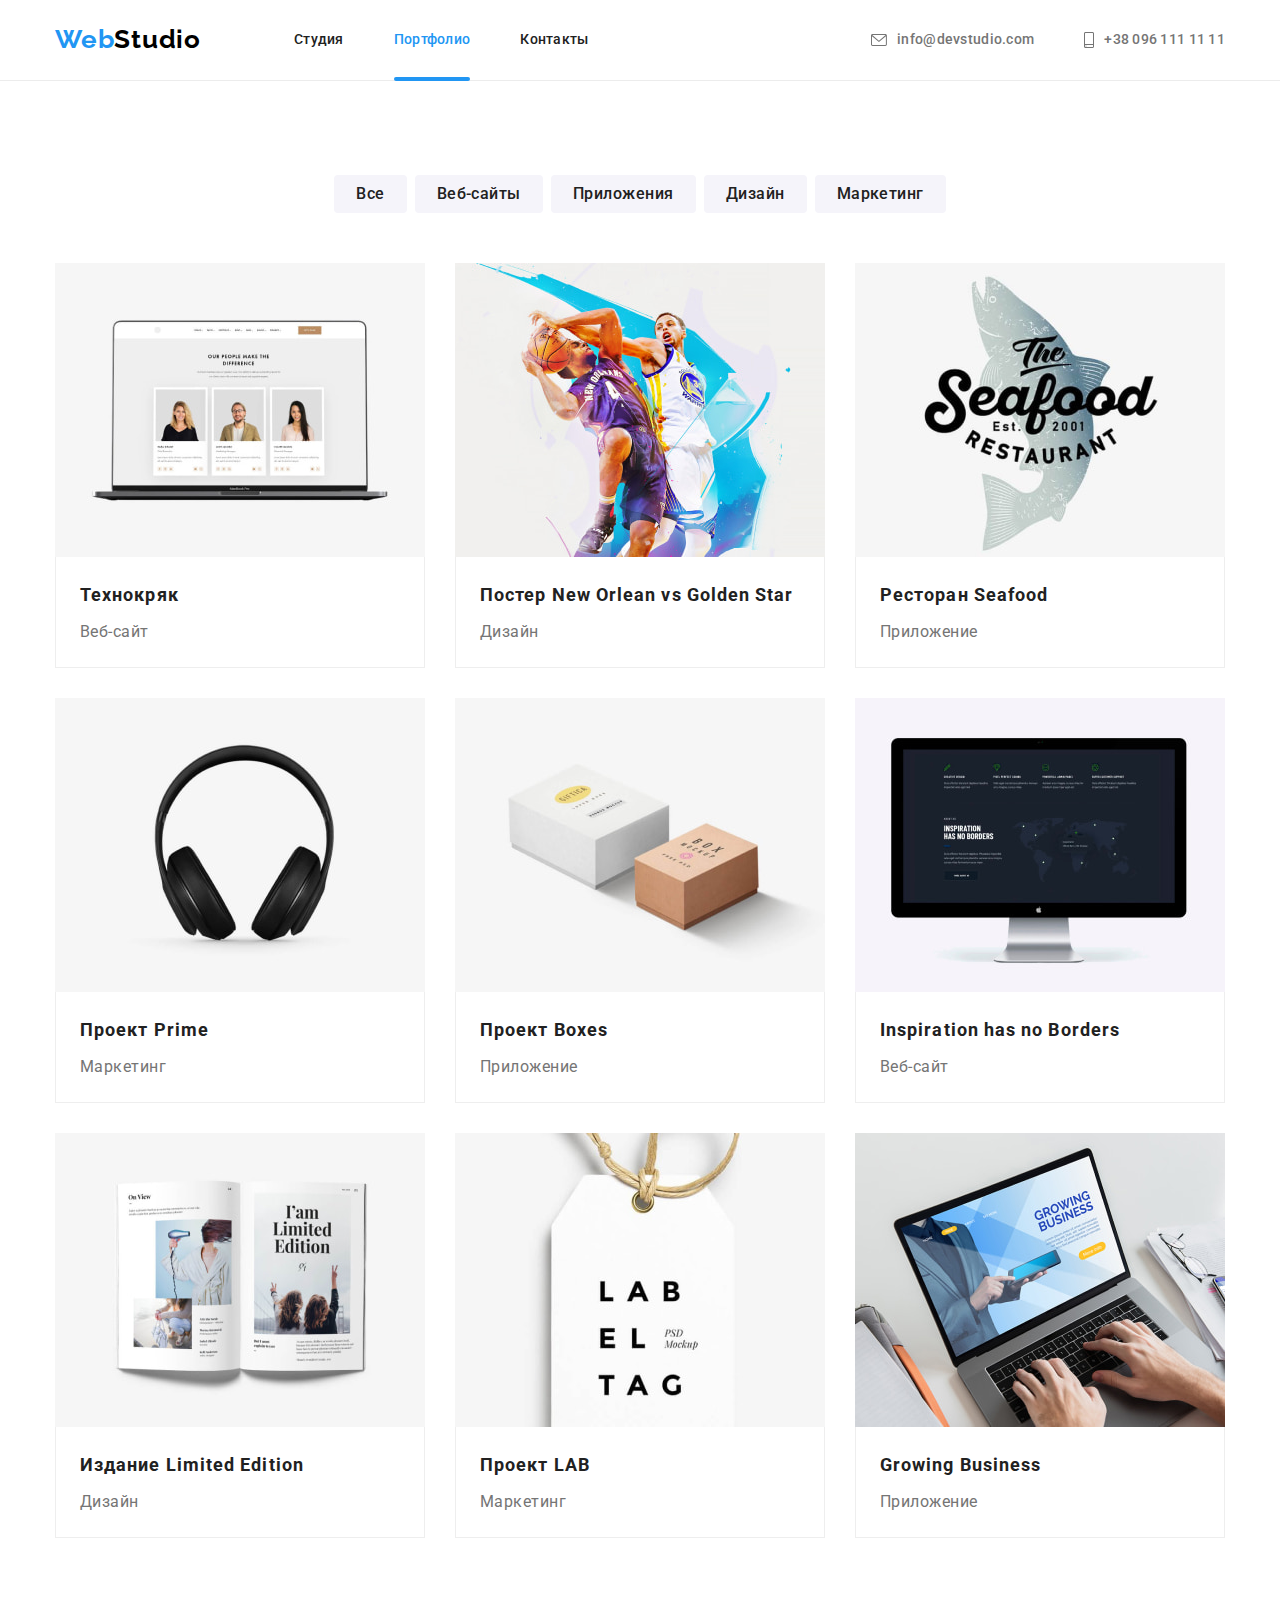
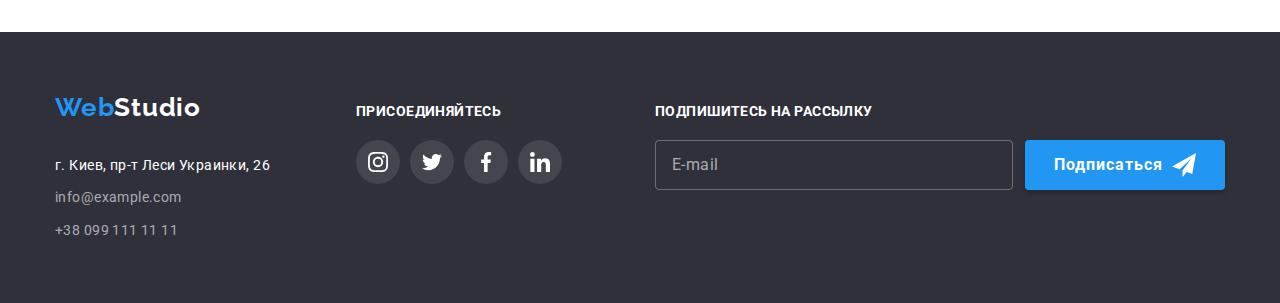
==== portfolio.html @ 78dfbdb9 "Initial commit" ====
<!DOCTYPE html>
<html lang="ru">
  <head>
    <meta charset="UTF-8" />
    <meta http-equiv="X-UA-Compatible" content="IE=edge" />
    <meta name="viewport" content="width=device-width, initial-scale=1.0" />
    <title>Portfolio</title>
    <link rel="preconnect" href="https://fonts.googleapis.com" />
    <link rel="preconnect" href="https://fonts.gstatic.com" crossorigin />
    <link
      href="https://fonts.googleapis.com/css2?family=Raleway:wght@700&family=Roboto:wght@400;500;700;900&display=swap"
      rel="stylesheet"
    />
    <link
      rel="stylesheet"
      href="https://cdn.jsdelivr.net/npm/modern-normalize@1.1.0/modern-normalize.min.css"
    />
    <link rel="stylesheet" href="./css/main.min.css" />
  </head>

  <body>
    <!-- Header -->
    <header class="header">
      <div class="container header__container">
        <nav class="nav">
          <a class="logo link" href="./index.html"
            >Web<span class="logo logo--primary">Studio</span></a
          >
          <ul class="nav__list list">
            <li class="nav__item"><a class="nav__link link" href="./index.html">Студия</a></li>
            <li class="nav__item">
              <a class="nav__link link current" href="./portfolio.html">Портфолио</a>
            </li>
            <li class="nav__item"><a class="nav__link link" href="">Контакты</a></li>
          </ul>
        </nav>

        <ul class="contacts list">
          <li class="contacts__item">
            <a class="contacts__link link" href="mailto:info@devstudio.com">
              <svg class="contacts__icon" width="16" height="12">
                <use href="./images/icons.svg#icon-envelope"></use>
              </svg>
              info@devstudio.com</a
            >
          </li>
          <li class="contacts__item">
            <a class="contacts__link link" href="tel:+380961111111">
              <svg class="contacts__icon" width="10" height="16">
                <use href="./images/icons.svg#icon-smartphone"></use>
              </svg>
              +38 096 111 11 11</a
            >
          </li>
        </ul>
      </div>
    </header>

    <main>
      <!--  Примеры проэктов-->
      <section class="section">
        <div class="container">
          <h1 class="visually-hidden">Наши проэкты</h1>
          <ul class="projects list">
            <li class="projects__item"><button class="projects__btn" type="button">Все</button></li>
            <li class="projects__item">
              <button class="projects__btn" type="button">Веб-сайты</button>
            </li>
            <li class="projects__item">
              <button class="projects__btn" type="button">Приложения</button>
            </li>
            <li class="projects__item">
              <button class="projects__btn" type="button">Дизайн</button>
            </li>
            <li class="projects__item">
              <button class="projects__btn" type="button">Маркетинг</button>
            </li>
          </ul>

          <ul class="card-set list">
            <li class="card-set__item">
              <a class="link" href="">
                <div class="card-set__thumb">
                  <img
                    src="./images/portfolio/tehnokryk.jpg"
                    alt="Страница Вэб сайта открыта на ноутбуке"
                    width="370"
                    height="294"
                  />
                  <div class="card-set__overlay">
                    <p class="card-set__text">
                      Ресурс предлагает комплексные предложения с разным уровнем функционала и
                      сервисов. Все это позволит посетителю получить исчерпывающие сведения
                      о&nbspкомпании или частном лице.
                    </p>
                  </div>
                </div>

                <div class="card-set__content">
                  <h2 class="card-set__title">Технокряк</h2>
                  <p class="card-set__name">Веб-сайт</p>
                </div>
              </a>
            </li>
            <li class="card-set__item">
              <a class="link" href="">
                <div class="card-set__thumb">
                  <img
                    src="./images/portfolio/golden-star.jpg"
                    alt="Два человека играют в баскетбол"
                    width="370"
                    height="294"
                  />
                  <div class="card-set__overlay">
                    <p class="card-set__text">
                      Ресурс предлагает комплексные предложения с разным уровнем функционала и
                      сервисов. Все это позволит посетителю получить исчерпывающие сведения
                      о&nbspкомпании или частном лице.
                    </p>
                  </div>
                </div>
                <div class="card-set__content">
                  <h2 class="card-set__title">Постер New Orlean vs Golden Star</h2>
                  <p class="card-set__name">Дизайн</p>
                </div>
              </a>
            </li>
            <li class="card-set__item">
              <a class="link" href="">
                <div class="card-set__thumb">
                  <img
                    src="./images/portfolio/sea-food.jpg"
                    alt="Баннер ресторана"
                    width="370"
                    height="294"
                  />
                  <div class="card-set__overlay">
                    <p class="card-set__text">
                      Ресурс предлагает комплексные предложения с разным уровнем функционала и
                      сервисов. Все это позволит посетителю получить исчерпывающие сведения
                      о&nbspкомпании или частном лице.
                    </p>
                  </div>
                </div>
                <div class="card-set__content">
                  <h2 class="card-set__title">Ресторан Seafood</h2>
                  <p class="card-set__name">Приложение</p>
                </div>
              </a>
            </li>
            <li class="card-set__item">
              <a class="link" href="">
                <div class="card-set__thumb">
                  <img src="./images/portfolio/prime.jpg" alt="Наушники" width="370" height="294" />
                  <div class="card-set__overlay">
                    <p class="card-set__text">
                      Ресурс предлагает комплексные предложения с разным уровнем функционала и
                      сервисов. Все это позволит посетителю получить исчерпывающие сведения
                      о&nbspкомпании или частном лице.
                    </p>
                  </div>
                </div>
                <div class="card-set__content">
                  <h2 class="card-set__title">Проект Prime</h2>
                  <p class="card-set__name">Маркетинг</p>
                </div>
              </a>
            </li>
            <li class="card-set__item">
              <a class="link" href="">
                <div class="card-set__thumb">
                  <img
                    src="./images/portfolio/boxes.jpg"
                    alt="Две коробки"
                    width="370"
                    height="294"
                  />
                  <div class="card-set__overlay">
                    <p class="card-set__text">
                      Ресурс предлагает комплексные предложения с разным уровнем функционала и
                      сервисов. Все это позволит посетителю получить исчерпывающие сведения
                      о&nbspкомпании или частном лице.
                    </p>
                  </div>
                </div>
                <div class="card-set__content">
                  <h2 class="card-set__title">Проект Boxes</h2>
                  <p class="card-set__name">Приложение</p>
                </div>
              </a>
            </li>
            <li class="card-set__item">
              <a class="link" href="">
                <div class="card-set__thumb">
                  <img
                    src="./images/portfolio/borders.jpg"
                    alt="Изображение карты на мониторе"
                    width="370"
                    height="294"
                  />
                  <div class="card-set__overlay">
                    <p class="card-set__text">
                      Ресурс предлагает комплексные предложения с разным уровнем функционала и
                      сервисов. Все это позволит посетителю получить исчерпывающие сведения
                      о&nbspкомпании или частном лице.
                    </p>
                  </div>
                </div>
                <div class="card-set__content">
                  <h2 class="card-set__title">Inspiration has no Borders</h2>
                  <p class="card-set__name">Веб-сайт</p>
                </div>
              </a>
            </li>
            <li class="card-set__item">
              <a class="link" href="">
                <div class="card-set__thumb">
                  <img
                    src="./images/portfolio/edition.jpg"
                    alt="Открытая книга"
                    width="370"
                    height="294"
                  />
                  <div class="card-set__overlay">
                    <p class="card-set__text">
                      Ресурс предлагает комплексные предложения с разным уровнем функционала и
                      сервисов. Все это позволит посетителю получить исчерпывающие сведения
                      о&nbspкомпании или частном лице.
                    </p>
                  </div>
                </div>
                <div class="card-set__content">
                  <h2 class="card-set__title">Издание Limited Edition</h2>
                  <p class="card-set__name">Дизайн</p>
                </div>
              </a>
            </li>
            <li class="card-set__item">
              <a class="link" href="">
                <div class="card-set__thumb">
                  <img src="./images/portfolio/lab.jpg" alt="Ярлык" width="370" height="294" />
                  <div class="card-set__overlay">
                    <p class="card-set__text">
                      Ресурс предлагает комплексные предложения с разным уровнем функционала и
                      сервисов. Все это позволит посетителю получить исчерпывающие сведения
                      о&nbspкомпании или частном лице.
                    </p>
                  </div>
                </div>
                <div class="card-set__content">
                  <h2 class="card-set__title">Проект LAB</h2>
                  <p class="card-set__name">Маркетинг</p>
                </div>
              </a>
            </li>
            <li class="card-set__item">
              <a class="link" href="">
                <div class="card-set__thumb">
                  <img
                    src="./images/portfolio/business.jpg"
                    alt="Человек работает за ноутбуком"
                    width="370"
                    height="294"
                  />
                  <div class="card-set__overlay">
                    <p class="card-set__text">
                      Ресурс предлагает комплексные предложения с разным уровнем функционала и
                      сервисов. Все это позволит посетителю получить исчерпывающие сведения
                      о&nbspкомпании или частном лице.
                    </p>
                  </div>
                </div>
                <div class="card-set__content">
                  <h2 class="card-set__title">Growing Business</h2>
                  <p class="card-set__name">Приложение</p>
                </div>
              </a>
            </li>
          </ul>
        </div>
      </section>
    </main>

    <footer class="footer">
      <div class="container footer__container">
        <div>
          <a class="logo link" href="/index.html"
            >Web<span class="logo logo--secondary">Studio</span></a
          >
          <address class="adress">
            <ul class="list">
              <li class="adress__item">
                <a class="adress__link link" href="https://goo.gl/maps/j2nnSXGD3ZRQ95yC8"
                  >г. Киев, пр-т Леси Украинки, 26</a
                >
              </li>
              <li class="adress__item">
                <a class="adress__contact link" href="mailto:info@example.com">info@example.com</a>
              </li>
              <li class="adress__item">
                <a class="adress__contact link" href="tel:+380991111111">+38 099 111 11 11</a>
              </li>
            </ul>
          </address>
        </div>

        <div>
          <b class="footer__title">присоединяйтесь</b>
          <ul class="social-list footer__social-list list">
            <li class="social-list__item">
              <a
                class="social-list__link social-list__link--fill link"
                href=""
                aria-label="Instagram"
              >
                <svg width="20" height="20">
                  <use href="./images/icons.svg#icon-instagram"></use>
                </svg>
              </a>
            </li>
            <li class="social-list__item">
              <a
                class="social-list__link social-list__link--fill link"
                href=""
                aria-label="Twitter"
              >
                <svg width="20" height="20">
                  <use href="./images/icons.svg#icon-twitter"></use>
                </svg>
              </a>
            </li>
            <li class="social-list__item">
              <a
                class="social-list__link social-list__link--fill link"
                href=""
                aria-label="Facebook"
              >
                <svg width="20" height="20">
                  <use href="./images/icons.svg#icon-facebook"></use>
                </svg>
              </a>
            </li>
            <li class="social-list__item">
              <a
                class="social-list__link social-list__link--fill link"
                href=""
                aria-label="Linkedin"
              >
                <svg width="20" height="20">
                  <use href="./images/icons.svg#icon-linkedin"></use>
                </svg>
              </a>
            </li>
          </ul>
        </div>

        <div>
          <b class="footer__title">Подпишитесь на рассылку</b>
          <form class="footer-form">
            <input class="footer-form__input" type="email" name="email" placeholder="E-mail" />

            <button class="footer__btn" type="submit">
              Подписаться
              <svg width="24" height="24">
                <use href="./images/icons.svg#icon-send"></use>
              </svg>
            </button>
          </form>
        </div>
      </div>
    </footer>
  </body>
</html>
---- css/main.min.css ----
:root{--main-font: 'Roboto', sans-serif;--secondare-font: 'Raleway', sans-serif;--main-text: #212121;--akcent-text: #2196f3;--secondary-text: #757575;--footer-bg: #2f303a;--main-logo: #2196f3;--primary-logo: #000000;--secondary-logo: #ffffff;--svg-color: #afb1b8;--svg-akcent: #2196f3;--cubic: 250ms cubic-bezier(0.4, 0, 0.2, 1)}.visually-hidden{position:absolute;width:1px;height:1px;margin:-1px;border:0;padding:0;clip:rect(0 0 0 0);overflow:hidden}h1,h2,h3,h4,p{margin-top:0;margin-bottom:0}.list{padding-left:0;margin-top:0;margin-bottom:0;list-style:none}.link{text-decoration:none;outline:none}body{font-family:var(--main-font);font-size:14px;line-height:1.71;letter-spacing:0.03em;color:#212121;background:#ffffff}img{display:block;max-width:100%;height:auto}.section{width:100%;padding-top:94px;padding-bottom:94px}.hero__btn,.modal-form__btn,.footer__btn{display:flex;justify-content:center;align-items:center;min-width:200px;font-weight:700;font-size:16px;line-height:1.88;letter-spacing:0.06em;color:#ffffff;cursor:pointer;background-color:var(--akcent-text);box-shadow:0px 4px 4px rgba(0,0,0,0.15);border-radius:4px;border:transparent;outline:none;transition:background-color var(--cubic)}.container{width:1200px;padding-left:15px;padding-right:15px;margin-left:auto;margin-right:auto}.logo{padding-top:24px;font-family:var(--secondare-font);font-weight:700;font-size:26px;line-height:1.19;letter-spacing:0.03em;color:var(--main-logo)}.logo--primary{color:var(--primary-logo)}.logo--secondary{color:var(--secondary-logo)}.header{background-color:#ffffff;border-bottom:1px solid #ececec}.header__container{display:flex;align-items:center}.nav{display:flex}.nav__list{display:flex;margin-left:93px}.nav__item:not(:last-child){margin-right:50px}.nav__link{display:block;padding-top:32px;padding-bottom:32px;font-weight:500;font-size:14px;line-height:1.14;letter-spacing:0.02em;color:var(--main-text);transition:color var(--cubic)}.nav__link:hover,.nav__link:focus{color:var(--akcent-text)}.nav__link.current{position:relative;color:var(--akcent-text)}.current::after{content:'';position:absolute;left:0;bottom:-1px;display:block;width:100%;height:4px;background-color:var(--akcent-text);border-radius:2px}.contacts{display:flex;margin-left:auto}.contacts__item:not(:last-child){margin-right:50px}.contacts__link{display:flex;align-items:center;padding-top:32px;padding-bottom:32px;transition:color var(--cubic);font-weight:500;font-size:14px;line-height:1.14;letter-spacing:0.02em;color:var(--secondary-text)}.contacts__link:hover,.contacts__link:focus{color:var(--akcent-text)}.contacts__icon{margin-right:10px;fill:currentColor}.hero{padding-top:200px;padding-bottom:200px}.hero__image{max-width:1600px;height:600px;margin-left:auto;margin-right:auto;background-color:#c4c4c4;background-image:linear-gradient(to right, rgba(47,48,58,0.4), rgba(47,48,58,0.4)),url("../images/bg-hero.jpg");background-repeat:no-repeat}.hero__title{margin-left:auto;margin-right:auto;max-width:696px;margin-bottom:30px;font-weight:900;font-size:44px;text-align:center;line-height:1.36;letter-spacing:0.06em;text-transform:uppercase;color:#ffffff}.hero__btn{margin-right:auto;margin-left:auto;padding:10px 32px}.backdrop{position:fixed;top:0;left:0;width:100%;height:100%;background:rgba(0,0,0,0.2);opacity:1;transition:opacity var(--cubic),visibility var(--cubic)}.backdrop.is-hidden{visibility:hidden;opacity:0;pointer-events:none}.backdrop.is-hidden .modal{transform:translate(-50%, -50%) scale(0.5);opacity:0}.hero-modal{position:absolute;top:50%;left:50%;transform:translate(-50%, -50%) scale(1);width:528px;height:581px;background-color:#ffffff;box-shadow:0px 1px 3px rgba(0,0,0,0.12),0px 1px 1px rgba(0,0,0,0.14),0px 2px 1px rgba(0,0,0,0.2);border-radius:4px;opacity:1;transition:transform 500ms cubic-bezier(0.4, 0, 0.2, 1),opacity 500ms cubic-bezier(0.4, 0, 0.2, 1)}.close-btn{position:absolute;top:8px;right:8px;display:flex;align-items:center;width:30px;height:30px;background:#ffffff;border:1px solid rgba(0,0,0,0.1);border-radius:50%;outline:none;cursor:pointer;transition:fill var(--cubic)}.close-btn:hover,.close-btn:focus{fill:var(--svg-akcent)}.modal-form{padding:40px}.modal-form__title{margin-bottom:12px;font-weight:700;font-size:20px;line-height:1.15;letter-spacing:0.03em;color:var(--main-text)}.modal-form__field{display:flex;flex-direction:column;margin-bottom:10px}.modal-form__label{margin-bottom:4px;font-weight:400;font-size:12px;line-height:1.17;letter-spacing:0.01em;color:var(--secondary-text)}.modal-form__icon--position{position:relative}.modal-form__input{width:100%;height:40px;padding-left:42px;border:1px solid rgba(33,33,33,0.2);border-radius:4px;outline:transparent;transition:border-color var(--cubic)}.modal-form__input:hover,.modal-form__input:focus{border-color:var(--svg-akcent)}.modal-form__icon{position:absolute;top:50%;left:15px;transform:translateY(-50%);transition:fill var(--cubic)}.modal-form__input:hover ~ .modal-form__icon,.modal-form__input:focus ~ .modal-form__icon{fill:var(--svg-akcent)}.modal-form__field--margin{margin-bottom:20px}.modal-form__textarea{height:120px;padding:12px 16px;border:1px solid rgba(33,33,33,0.2);border-radius:4px;outline:transparent;resize:none;transition:border-color var(--cubic)}.modal-form__textarea:hover,.modal-form__textarea:focus{border-color:var(--svg-akcent)}.modal-form__textarea::placeholder{font-weight:400;font-size:12px;line-height:1.17;letter-spacing:0.01em;color:rgba(117,117,117,0.5)}.check-box{display:flex;align-items:center;margin-bottom:30px}.check-box__text{font-weight:400;margin-left:37px;font-size:14px;line-height:1.71;letter-spacing:0.03em;color:var(--secondary-text)}.check-box__link{position:relative;color:var(--akcent-text)}.check-box__link::after{content:'';position:absolute;left:0;bottom:1px;width:100%;height:1px;background-color:var(--akcent-text)}.check-box__input{position:absolute;width:1px;height:1px;overflow:hidden;clip:rect(0 0 0 0)}.check-box__icon{position:absolute;width:16px;height:15px;margin-left:12px;border:2px solid var(--main-text);border-radius:2px;transition:background-color var(--cubic)}.check-box__input:checked+.check-box__icon{background-color:var(--svg-akcent);border-color:var(--svg-akcent);background-origin:border-box}.modal-form__btn{margin-right:auto;margin-left:auto;padding:10px 55px}.modal-form__btn:hover,.modal-form__btn:focus{background-color:#188ce8}.advantages{display:flex}.advantages__title{margin-bottom:10px;font-weight:700;font-size:14px;line-height:1.14;letter-spacing:0.03em;text-transform:uppercase;color:var(--main-text)}.advantages__text{font-size:14px;line-height:1.71;letter-spacing:0.03em;color:var(--secondary-text)}.advantages__item{display:block;width:calc((100% - 90px) / 4)}.advantages__item:not(:last-child){margin-right:30px}.advantages__icon{display:block;height:120px;padding:25px 102px;margin-bottom:30px;background:#f5f4fa;border-radius:4px}.work{padding-bottom:94px}.work__title{font-weight:700;font-size:36px;line-height:1.17;text-align:center;letter-spacing:0.03em;color:var(--main-text)}.work__list{margin-top:50px;display:flex}.work__item{position:relative;max-width:370px;z-index:-1}.work__item:not(:last-child){margin-right:30px}.work__text{position:absolute;bottom:0;width:100%;height:70px;padding-top:27px;font-weight:700;font-size:14px;line-height:1.14;text-align:center;letter-spacing:0.03em;text-transform:uppercase;color:#ffffff;background:rgba(47,48,58,0.8)}.team__section{background-color:#f5f4fa}.team__title{margin-bottom:50px;font-weight:700;font-size:36px;line-height:1.17;text-align:center;letter-spacing:0.03em;color:var(--main-text)}.team__list{display:flex;margin-top:-30px;margin-left:-30px;align-items:center}.team__item{flex-basis:calc(100% / 4 - 30px);margin-top:30px;margin-left:30px;text-align:center;background-color:#ffffff;padding-bottom:30px;box-shadow:0px 1px 3px rgba(0,0,0,0.12),0px 1px 1px rgba(0,0,0,0.14),0px 2px 1px rgba(0,0,0,0.2);border-radius:0px 0px 4px 4px}.team__member{margin-top:30px;margin-bottom:10px;font-weight:500;font-size:16px;line-height:1.19;letter-spacing:0.03em;color:var(--main-text)}.team__position{margin-bottom:16px;font-size:16px;line-height:1.19;letter-spacing:0.03em;color:var(--secondary-text)}.social-list{display:flex;justify-content:center}.social-list__item:not(:last-child){margin-right:10px}.social-list__link{display:flex;justify-content:center;align-items:center;width:44px;height:44px;border-radius:50%;fill:var(--svg-color);transition:fill var(--cubic),background-color var(--cubic)}.social-list__link:hover,.social-list__link:focus{fill:#ffffff;background-color:var(--svg-akcent)}.client__title{margin-bottom:50px;font-weight:700;font-size:36px;line-height:1.17;text-align:center;letter-spacing:0.03em;color:var(--main-text)}.client__list{display:flex}.client__item:not(:last-child){margin-right:30px}.client__link{display:flex;justify-content:center;align-items:center;width:170px;height:92px;border:1px solid #afb1b8;box-sizing:border-box;border-radius:4px;fill:var(--svg-color);transition:fill var(--cubic),border-color var(--cubic)}.client__link:hover,.client__link:focus{fill:var(--svg-akcent);border-color:var(--svg-akcent)}.footer{padding-top:60px;padding-bottom:60px;background-color:var(--footer-bg)}.footer__container{display:flex;align-items:baseline}.adress{width:231px;margin-top:30px;margin-right:70px}.adress__item:not(:last-child){margin-bottom:9px}.adress__link{font-style:normal;font-size:14px;line-height:1.71;letter-spacing:0.03em;color:#ffffff}.adress__contact{font-style:normal;font-size:14px;line-height:1.71;letter-spacing:0.03em;color:rgba(255,255,255,0.6);transition:color var(--cubic)}.adress__contact:hover,.adress__contact:focus{color:var(--akcent-text)}.footer__title{display:block;margin-bottom:20px;font-weight:700;font-size:14px;line-height:1.14;letter-spacing:0.03em;text-transform:uppercase;color:#ffffff}.footer__social-list{margin-right:93px}.social-list__item:not(:last-child){margin-right:10px}.social-list__link--fill{fill:#ffffff;background:rgba(255,255,255,0.1)}.social-list__link--fill:hover,.social-list__link--fill:focus{background-color:var(--svg-akcent)}.footer-form{display:flex}.footer-form__input{margin-right:12px;width:358px;padding:15px 16px;border:1px solid rgba(255,255,255,0.3);border-radius:4px;outline:none;color:#ffffff;background-color:inherit}.footer-form__input::placeholder{font-weight:400;font-size:16px;line-height:1.25;letter-spacing:0.03em;color:rgba(255,255,255,0.6)}.footer__btn{display:flex;justify-content:space-between;padding:10px 29px}.projects{display:flex;margin-bottom:50px;justify-content:center}.projects__item:not(:last-child){margin-right:8px}.projects__btn{padding:6px 22px;font-family:var(--main-font);font-weight:500;font-size:16px;line-height:1.62;text-align:center;letter-spacing:0.03em;cursor:pointer;color:var(--main-text);background-color:#f5f4fa;border-radius:4px;border:transparent;outline:none;transition:color var(--cubic),background-color var(--cubic),box-shadow var(--cubic)}.projects__btn:hover,.projects__btn:focus{color:#ffffff;background-color:var(--akcent-text);box-shadow:0px 3px 1px rgba(0,0,0,0.1),0px 1px 2px rgba(0,0,0,0.08),0px 2px 2px rgba(0,0,0,0.12)}.card-set{display:flex;flex-wrap:wrap;margin-left:-30px;margin-top:-30px}.card-set__item{flex-basis:calc(100% / 3 - 30px);margin-left:30px;margin-top:30px;background-color:#ffffff;transition:box-shadow var(--cubic)}.card-set__item:hover,.card-set__item:focus{box-shadow:0px 1px 1px rgba(0,0,0,0.12),0px 4px 4px rgba(0,0,0,0.06),1px 4px 6px rgba(0,0,0,0.16)}.card-set__item:nth-child(3n){margin-right:0}.card-set__item:nth-last-child(-n+3){margin-bottom:0}.card-set__thumb{position:relative;overflow:hidden}.card-set__overlay{position:absolute;top:0;left:0;transform:translateY(100%);width:100%;height:100%;background-color:rgba(33,150,243,0.9);transition:transform var(--cubic)}.card-set__item:hover .card-set__overlay{transform:translateY(0)}.card-set__text{padding:63px 24px;font-weight:400;font-size:18px;line-height:1.56;letter-spacing:0.03em;color:#ffffff}.card-set__content{padding:20px 24px;border:1px solid #eeeeee;border-top:none}.card-set__title{margin-bottom:4px;font-weight:700;font-size:18px;line-height:2;letter-spacing:0.06em;color:var(--main-text)}.card-set__name{font-size:16px;line-height:1.87;letter-spacing:0.03em;color:#757575}
/*# sourceMappingURL=main.min.css.map */
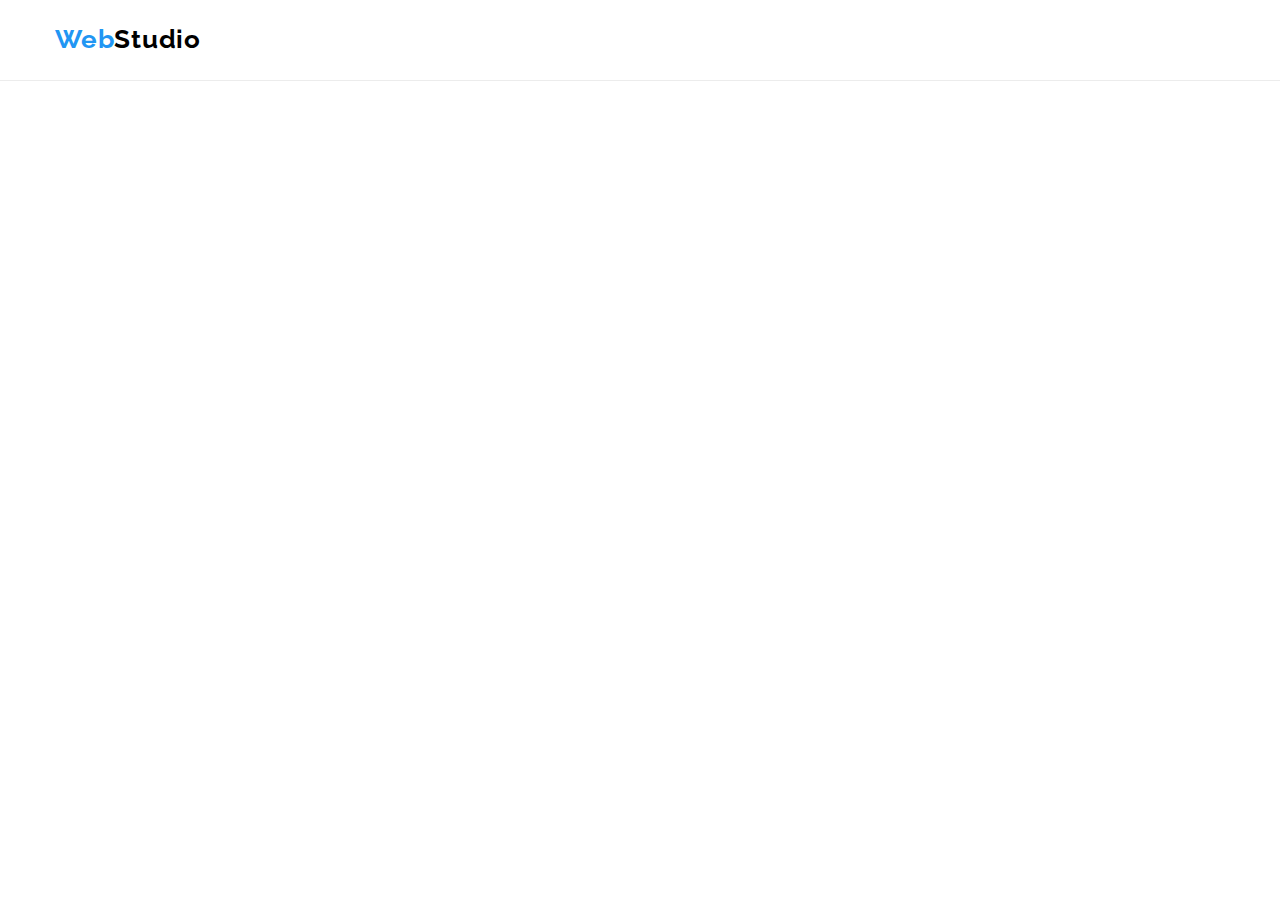
==== commit 9072d5d8: "Закоммитил секции" ====
--- a/portfolio.html
+++ b/portfolio.html
@@ -58,7 +58,7 @@
 
     <main>
       <!--  Примеры проэктов-->
-      <section class="section">
+      <!-- <section class="section">
         <div class="container">
           <h1 class="visually-hidden">Наши проэкты</h1>
           <ul class="projects list">
@@ -278,10 +278,10 @@
             </li>
           </ul>
         </div>
-      </section>
+      </section> -->
     </main>
 
-    <footer class="footer">
+    <!-- <footer class="footer">
       <div class="container footer__container">
         <div>
           <a class="logo link" href="/index.html"
@@ -368,6 +368,7 @@
           </form>
         </div>
       </div>
-    </footer>
+    </footer> -->
+    <script src="./js/mobile-menu.js"></script>
   </body>
 </html>
--- a/css/main.min.css
+++ b/css/main.min.css
@@ -1,2 +1,2 @@
-:root{--main-font: 'Roboto', sans-serif;--secondare-font: 'Raleway', sans-serif;--main-text: #212121;--akcent-text: #2196f3;--secondary-text: #757575;--footer-bg: #2f303a;--main-logo: #2196f3;--primary-logo: #000000;--secondary-logo: #ffffff;--svg-color: #afb1b8;--svg-akcent: #2196f3;--cubic: 250ms cubic-bezier(0.4, 0, 0.2, 1)}.visually-hidden{position:absolute;width:1px;height:1px;margin:-1px;border:0;padding:0;clip:rect(0 0 0 0);overflow:hidden}h1,h2,h3,h4,p{margin-top:0;margin-bottom:0}.list{padding-left:0;margin-top:0;margin-bottom:0;list-style:none}.link{text-decoration:none;outline:none}body{font-family:var(--main-font);font-size:14px;line-height:1.71;letter-spacing:0.03em;color:#212121;background:#ffffff}img{display:block;max-width:100%;height:auto}.section{width:100%;padding-top:94px;padding-bottom:94px}.hero__btn,.modal-form__btn,.footer__btn{display:flex;justify-content:center;align-items:center;min-width:200px;font-weight:700;font-size:16px;line-height:1.88;letter-spacing:0.06em;color:#ffffff;cursor:pointer;background-color:var(--akcent-text);box-shadow:0px 4px 4px rgba(0,0,0,0.15);border-radius:4px;border:transparent;outline:none;transition:background-color var(--cubic)}.container{width:1200px;padding-left:15px;padding-right:15px;margin-left:auto;margin-right:auto}.logo{padding-top:24px;font-family:var(--secondare-font);font-weight:700;font-size:26px;line-height:1.19;letter-spacing:0.03em;color:var(--main-logo)}.logo--primary{color:var(--primary-logo)}.logo--secondary{color:var(--secondary-logo)}.header{background-color:#ffffff;border-bottom:1px solid #ececec}.header__container{display:flex;align-items:center}.nav{display:flex}.nav__list{display:flex;margin-left:93px}.nav__item:not(:last-child){margin-right:50px}.nav__link{display:block;padding-top:32px;padding-bottom:32px;font-weight:500;font-size:14px;line-height:1.14;letter-spacing:0.02em;color:var(--main-text);transition:color var(--cubic)}.nav__link:hover,.nav__link:focus{color:var(--akcent-text)}.nav__link.current{position:relative;color:var(--akcent-text)}.current::after{content:'';position:absolute;left:0;bottom:-1px;display:block;width:100%;height:4px;background-color:var(--akcent-text);border-radius:2px}.contacts{display:flex;margin-left:auto}.contacts__item:not(:last-child){margin-right:50px}.contacts__link{display:flex;align-items:center;padding-top:32px;padding-bottom:32px;transition:color var(--cubic);font-weight:500;font-size:14px;line-height:1.14;letter-spacing:0.02em;color:var(--secondary-text)}.contacts__link:hover,.contacts__link:focus{color:var(--akcent-text)}.contacts__icon{margin-right:10px;fill:currentColor}.hero{padding-top:200px;padding-bottom:200px}.hero__image{max-width:1600px;height:600px;margin-left:auto;margin-right:auto;background-color:#c4c4c4;background-image:linear-gradient(to right, rgba(47,48,58,0.4), rgba(47,48,58,0.4)),url("../images/bg-hero.jpg");background-repeat:no-repeat}.hero__title{margin-left:auto;margin-right:auto;max-width:696px;margin-bottom:30px;font-weight:900;font-size:44px;text-align:center;line-height:1.36;letter-spacing:0.06em;text-transform:uppercase;color:#ffffff}.hero__btn{margin-right:auto;margin-left:auto;padding:10px 32px}.backdrop{position:fixed;top:0;left:0;width:100%;height:100%;background:rgba(0,0,0,0.2);opacity:1;transition:opacity var(--cubic),visibility var(--cubic)}.backdrop.is-hidden{visibility:hidden;opacity:0;pointer-events:none}.backdrop.is-hidden .modal{transform:translate(-50%, -50%) scale(0.5);opacity:0}.hero-modal{position:absolute;top:50%;left:50%;transform:translate(-50%, -50%) scale(1);width:528px;height:581px;background-color:#ffffff;box-shadow:0px 1px 3px rgba(0,0,0,0.12),0px 1px 1px rgba(0,0,0,0.14),0px 2px 1px rgba(0,0,0,0.2);border-radius:4px;opacity:1;transition:transform 500ms cubic-bezier(0.4, 0, 0.2, 1),opacity 500ms cubic-bezier(0.4, 0, 0.2, 1)}.close-btn{position:absolute;top:8px;right:8px;display:flex;align-items:center;width:30px;height:30px;background:#ffffff;border:1px solid rgba(0,0,0,0.1);border-radius:50%;outline:none;cursor:pointer;transition:fill var(--cubic)}.close-btn:hover,.close-btn:focus{fill:var(--svg-akcent)}.modal-form{padding:40px}.modal-form__title{margin-bottom:12px;font-weight:700;font-size:20px;line-height:1.15;letter-spacing:0.03em;color:var(--main-text)}.modal-form__field{display:flex;flex-direction:column;margin-bottom:10px}.modal-form__label{margin-bottom:4px;font-weight:400;font-size:12px;line-height:1.17;letter-spacing:0.01em;color:var(--secondary-text)}.modal-form__icon--position{position:relative}.modal-form__input{width:100%;height:40px;padding-left:42px;border:1px solid rgba(33,33,33,0.2);border-radius:4px;outline:transparent;transition:border-color var(--cubic)}.modal-form__input:hover,.modal-form__input:focus{border-color:var(--svg-akcent)}.modal-form__icon{position:absolute;top:50%;left:15px;transform:translateY(-50%);transition:fill var(--cubic)}.modal-form__input:hover ~ .modal-form__icon,.modal-form__input:focus ~ .modal-form__icon{fill:var(--svg-akcent)}.modal-form__field--margin{margin-bottom:20px}.modal-form__textarea{height:120px;padding:12px 16px;border:1px solid rgba(33,33,33,0.2);border-radius:4px;outline:transparent;resize:none;transition:border-color var(--cubic)}.modal-form__textarea:hover,.modal-form__textarea:focus{border-color:var(--svg-akcent)}.modal-form__textarea::placeholder{font-weight:400;font-size:12px;line-height:1.17;letter-spacing:0.01em;color:rgba(117,117,117,0.5)}.check-box{display:flex;align-items:center;margin-bottom:30px}.check-box__text{font-weight:400;margin-left:37px;font-size:14px;line-height:1.71;letter-spacing:0.03em;color:var(--secondary-text)}.check-box__link{position:relative;color:var(--akcent-text)}.check-box__link::after{content:'';position:absolute;left:0;bottom:1px;width:100%;height:1px;background-color:var(--akcent-text)}.check-box__input{position:absolute;width:1px;height:1px;overflow:hidden;clip:rect(0 0 0 0)}.check-box__icon{position:absolute;width:16px;height:15px;margin-left:12px;border:2px solid var(--main-text);border-radius:2px;transition:background-color var(--cubic)}.check-box__input:checked+.check-box__icon{background-color:var(--svg-akcent);border-color:var(--svg-akcent);background-origin:border-box}.modal-form__btn{margin-right:auto;margin-left:auto;padding:10px 55px}.modal-form__btn:hover,.modal-form__btn:focus{background-color:#188ce8}.advantages{display:flex}.advantages__title{margin-bottom:10px;font-weight:700;font-size:14px;line-height:1.14;letter-spacing:0.03em;text-transform:uppercase;color:var(--main-text)}.advantages__text{font-size:14px;line-height:1.71;letter-spacing:0.03em;color:var(--secondary-text)}.advantages__item{display:block;width:calc((100% - 90px) / 4)}.advantages__item:not(:last-child){margin-right:30px}.advantages__icon{display:block;height:120px;padding:25px 102px;margin-bottom:30px;background:#f5f4fa;border-radius:4px}.work{padding-bottom:94px}.work__title{font-weight:700;font-size:36px;line-height:1.17;text-align:center;letter-spacing:0.03em;color:var(--main-text)}.work__list{margin-top:50px;display:flex}.work__item{position:relative;max-width:370px;z-index:-1}.work__item:not(:last-child){margin-right:30px}.work__text{position:absolute;bottom:0;width:100%;height:70px;padding-top:27px;font-weight:700;font-size:14px;line-height:1.14;text-align:center;letter-spacing:0.03em;text-transform:uppercase;color:#ffffff;background:rgba(47,48,58,0.8)}.team__section{background-color:#f5f4fa}.team__title{margin-bottom:50px;font-weight:700;font-size:36px;line-height:1.17;text-align:center;letter-spacing:0.03em;color:var(--main-text)}.team__list{display:flex;margin-top:-30px;margin-left:-30px;align-items:center}.team__item{flex-basis:calc(100% / 4 - 30px);margin-top:30px;margin-left:30px;text-align:center;background-color:#ffffff;padding-bottom:30px;box-shadow:0px 1px 3px rgba(0,0,0,0.12),0px 1px 1px rgba(0,0,0,0.14),0px 2px 1px rgba(0,0,0,0.2);border-radius:0px 0px 4px 4px}.team__member{margin-top:30px;margin-bottom:10px;font-weight:500;font-size:16px;line-height:1.19;letter-spacing:0.03em;color:var(--main-text)}.team__position{margin-bottom:16px;font-size:16px;line-height:1.19;letter-spacing:0.03em;color:var(--secondary-text)}.social-list{display:flex;justify-content:center}.social-list__item:not(:last-child){margin-right:10px}.social-list__link{display:flex;justify-content:center;align-items:center;width:44px;height:44px;border-radius:50%;fill:var(--svg-color);transition:fill var(--cubic),background-color var(--cubic)}.social-list__link:hover,.social-list__link:focus{fill:#ffffff;background-color:var(--svg-akcent)}.client__title{margin-bottom:50px;font-weight:700;font-size:36px;line-height:1.17;text-align:center;letter-spacing:0.03em;color:var(--main-text)}.client__list{display:flex}.client__item:not(:last-child){margin-right:30px}.client__link{display:flex;justify-content:center;align-items:center;width:170px;height:92px;border:1px solid #afb1b8;box-sizing:border-box;border-radius:4px;fill:var(--svg-color);transition:fill var(--cubic),border-color var(--cubic)}.client__link:hover,.client__link:focus{fill:var(--svg-akcent);border-color:var(--svg-akcent)}.footer{padding-top:60px;padding-bottom:60px;background-color:var(--footer-bg)}.footer__container{display:flex;align-items:baseline}.adress{width:231px;margin-top:30px;margin-right:70px}.adress__item:not(:last-child){margin-bottom:9px}.adress__link{font-style:normal;font-size:14px;line-height:1.71;letter-spacing:0.03em;color:#ffffff}.adress__contact{font-style:normal;font-size:14px;line-height:1.71;letter-spacing:0.03em;color:rgba(255,255,255,0.6);transition:color var(--cubic)}.adress__contact:hover,.adress__contact:focus{color:var(--akcent-text)}.footer__title{display:block;margin-bottom:20px;font-weight:700;font-size:14px;line-height:1.14;letter-spacing:0.03em;text-transform:uppercase;color:#ffffff}.footer__social-list{margin-right:93px}.social-list__item:not(:last-child){margin-right:10px}.social-list__link--fill{fill:#ffffff;background:rgba(255,255,255,0.1)}.social-list__link--fill:hover,.social-list__link--fill:focus{background-color:var(--svg-akcent)}.footer-form{display:flex}.footer-form__input{margin-right:12px;width:358px;padding:15px 16px;border:1px solid rgba(255,255,255,0.3);border-radius:4px;outline:none;color:#ffffff;background-color:inherit}.footer-form__input::placeholder{font-weight:400;font-size:16px;line-height:1.25;letter-spacing:0.03em;color:rgba(255,255,255,0.6)}.footer__btn{display:flex;justify-content:space-between;padding:10px 29px}.projects{display:flex;margin-bottom:50px;justify-content:center}.projects__item:not(:last-child){margin-right:8px}.projects__btn{padding:6px 22px;font-family:var(--main-font);font-weight:500;font-size:16px;line-height:1.62;text-align:center;letter-spacing:0.03em;cursor:pointer;color:var(--main-text);background-color:#f5f4fa;border-radius:4px;border:transparent;outline:none;transition:color var(--cubic),background-color var(--cubic),box-shadow var(--cubic)}.projects__btn:hover,.projects__btn:focus{color:#ffffff;background-color:var(--akcent-text);box-shadow:0px 3px 1px rgba(0,0,0,0.1),0px 1px 2px rgba(0,0,0,0.08),0px 2px 2px rgba(0,0,0,0.12)}.card-set{display:flex;flex-wrap:wrap;margin-left:-30px;margin-top:-30px}.card-set__item{flex-basis:calc(100% / 3 - 30px);margin-left:30px;margin-top:30px;background-color:#ffffff;transition:box-shadow var(--cubic)}.card-set__item:hover,.card-set__item:focus{box-shadow:0px 1px 1px rgba(0,0,0,0.12),0px 4px 4px rgba(0,0,0,0.06),1px 4px 6px rgba(0,0,0,0.16)}.card-set__item:nth-child(3n){margin-right:0}.card-set__item:nth-last-child(-n+3){margin-bottom:0}.card-set__thumb{position:relative;overflow:hidden}.card-set__overlay{position:absolute;top:0;left:0;transform:translateY(100%);width:100%;height:100%;background-color:rgba(33,150,243,0.9);transition:transform var(--cubic)}.card-set__item:hover .card-set__overlay{transform:translateY(0)}.card-set__text{padding:63px 24px;font-weight:400;font-size:18px;line-height:1.56;letter-spacing:0.03em;color:#ffffff}.card-set__content{padding:20px 24px;border:1px solid #eeeeee;border-top:none}.card-set__title{margin-bottom:4px;font-weight:700;font-size:18px;line-height:2;letter-spacing:0.06em;color:var(--main-text)}.card-set__name{font-size:16px;line-height:1.87;letter-spacing:0.03em;color:#757575}
+:root{--main-font: 'Roboto', sans-serif;--secondare-font: 'Raleway', sans-serif;--main-text: #212121;--akcent-text: #2196f3;--secondary-text: #757575;--footer-bg: #2f303a;--main-logo: #2196f3;--primary-logo: #000000;--secondary-logo: #ffffff;--svg-color: #afb1b8;--svg-akcent: #2196f3;--cubic: 250ms cubic-bezier(0.4, 0, 0.2, 1)}.visually-hidden{position:absolute;width:1px;height:1px;margin:-1px;border:0;padding:0;clip:rect(0 0 0 0);overflow:hidden}h1,h2,h3,h4,p{margin-top:0;margin-bottom:0}.list{padding-left:0;margin-top:0;margin-bottom:0;list-style:none}.link{text-decoration:none;outline:none}body{font-family:var(--main-font);font-size:14px;line-height:1.71;letter-spacing:0.03em;color:#212121;background:#ffffff}img{display:block;max-width:100%;height:auto}.section{width:100%;padding-top:94px;padding-bottom:94px}.hero__btn,.modal-form__btn,.footer__btn{display:flex;justify-content:center;align-items:center;min-width:200px;font-weight:700;font-size:16px;line-height:1.88;letter-spacing:0.06em;color:#ffffff;cursor:pointer;background-color:var(--akcent-text);box-shadow:0px 4px 4px rgba(0,0,0,0.15);border-radius:4px;border:transparent;outline:none;transition:background-color var(--cubic)}.container{width:100%;padding-left:15px;padding-right:15px;margin-left:auto;margin-right:auto}@media screen and (min-width: 768px){.container{width:768px}}@media screen and (min-width: 1200px){.container{width:1200px}}.logo{padding-top:16px;padding-bottom:16px;font-family:var(--secondare-font);font-weight:700;font-size:24px;line-height:1.17;letter-spacing:0.03em;color:var(--main-logo)}@media screen and (min-width: 768px){.logo{padding-top:26px;padding-bottom:26px}}@media screen and (min-width: 1200px){.logo{padding-top:24px;padding-bottom:25px;font-size:26px;line-height:1.19}}.logo--primary{color:var(--primary-logo)}.logo--secondary{color:var(--secondary-logo)}.menu-btn{display:flex;align-items:center;justify-content:center;width:40px;height:40px;background-color:transparent;border:transparent;outline:none;cursor:pointer}.header{background-color:#ffffff;border-bottom:1px solid #ececec}.header__container{display:flex;align-items:center}.nav{display:flex}.nav__list{display:none;margin-left:93px}.nav__item:not(:last-child){margin-right:50px}.nav__link{display:block;padding-top:32px;padding-bottom:32px;font-weight:500;font-size:14px;line-height:1.14;letter-spacing:0.02em;color:var(--main-text);transition:color var(--cubic)}.nav__link:hover,.nav__link:focus{color:var(--akcent-text)}.nav__link.current{position:relative;color:var(--akcent-text)}.current::after{content:'';position:absolute;left:0;bottom:-1px;display:block;width:100%;height:4px;background-color:var(--akcent-text);border-radius:2px}.contacts{display:none;margin-left:auto}.contacts__item:not(:last-child){margin-right:50px}.contacts__link{display:flex;align-items:center;padding-top:32px;padding-bottom:32px;transition:color var(--cubic);font-weight:500;font-size:14px;line-height:1.14;letter-spacing:0.02em;color:var(--secondary-text)}.contacts__link:hover,.contacts__link:focus{color:var(--akcent-text)}.contacts__icon{margin-right:10px;fill:currentColor}.hero{padding-top:200px;padding-bottom:200px}.hero__image{max-width:1600px;height:600px;margin-left:auto;margin-right:auto;background-color:#c4c4c4;background-image:linear-gradient(to right, rgba(47,48,58,0.4), rgba(47,48,58,0.4)),url("../images/bg-hero.jpg");background-repeat:no-repeat}.hero__title{margin-left:auto;margin-right:auto;max-width:696px;margin-bottom:30px;font-weight:900;font-size:44px;text-align:center;line-height:1.36;letter-spacing:0.06em;text-transform:uppercase;color:#ffffff}.hero__btn{margin-right:auto;margin-left:auto;padding:10px 32px}.backdrop{position:fixed;top:0;left:0;width:100%;height:100%;background:rgba(0,0,0,0.2);opacity:1;transition:opacity var(--cubic),visibility var(--cubic)}.backdrop.is-hidden{visibility:hidden;opacity:0;pointer-events:none}.backdrop.is-hidden .modal{transform:translate(-50%, -50%) scale(0.5);opacity:0}.hero-modal{position:absolute;top:50%;left:50%;transform:translate(-50%, -50%) scale(1);width:528px;height:581px;background-color:#ffffff;box-shadow:0px 1px 3px rgba(0,0,0,0.12),0px 1px 1px rgba(0,0,0,0.14),0px 2px 1px rgba(0,0,0,0.2);border-radius:4px;opacity:1;transition:transform 500ms cubic-bezier(0.4, 0, 0.2, 1),opacity 500ms cubic-bezier(0.4, 0, 0.2, 1)}.close-btn{position:absolute;top:8px;right:8px;display:flex;align-items:center;width:30px;height:30px;background:#ffffff;border:1px solid rgba(0,0,0,0.1);border-radius:50%;outline:none;cursor:pointer;transition:fill var(--cubic)}.close-btn:hover,.close-btn:focus{fill:var(--svg-akcent)}.modal-form{padding:40px}.modal-form__title{margin-bottom:12px;font-weight:700;font-size:20px;line-height:1.15;letter-spacing:0.03em;color:var(--main-text)}.modal-form__field{display:flex;flex-direction:column;margin-bottom:10px}.modal-form__label{margin-bottom:4px;font-weight:400;font-size:12px;line-height:1.17;letter-spacing:0.01em;color:var(--secondary-text)}.modal-form__icon--position{position:relative}.modal-form__input{width:100%;height:40px;padding-left:42px;border:1px solid rgba(33,33,33,0.2);border-radius:4px;outline:transparent;transition:border-color var(--cubic)}.modal-form__input:hover,.modal-form__input:focus{border-color:var(--svg-akcent)}.modal-form__icon{position:absolute;top:50%;left:15px;transform:translateY(-50%);transition:fill var(--cubic)}.modal-form__input:hover ~ .modal-form__icon,.modal-form__input:focus ~ .modal-form__icon{fill:var(--svg-akcent)}.modal-form__field--margin{margin-bottom:20px}.modal-form__textarea{height:120px;padding:12px 16px;border:1px solid rgba(33,33,33,0.2);border-radius:4px;outline:transparent;resize:none;transition:border-color var(--cubic)}.modal-form__textarea:hover,.modal-form__textarea:focus{border-color:var(--svg-akcent)}.modal-form__textarea::placeholder{font-weight:400;font-size:12px;line-height:1.17;letter-spacing:0.01em;color:rgba(117,117,117,0.5)}.check-box{display:flex;align-items:center;margin-bottom:30px}.check-box__text{font-weight:400;margin-left:37px;font-size:14px;line-height:1.71;letter-spacing:0.03em;color:var(--secondary-text)}.check-box__link{position:relative;color:var(--akcent-text)}.check-box__link::after{content:'';position:absolute;left:0;bottom:1px;width:100%;height:1px;background-color:var(--akcent-text)}.check-box__input{position:absolute;width:1px;height:1px;overflow:hidden;clip:rect(0 0 0 0)}.check-box__icon{position:absolute;width:16px;height:15px;margin-left:12px;border:2px solid var(--main-text);border-radius:2px;transition:background-color var(--cubic)}.check-box__input:checked+.check-box__icon{background-color:var(--svg-akcent);border-color:var(--svg-akcent);background-origin:border-box}.modal-form__btn{margin-right:auto;margin-left:auto;padding:10px 55px}.modal-form__btn:hover,.modal-form__btn:focus{background-color:#188ce8}.advantages{display:flex}.advantages__title{margin-bottom:10px;font-weight:700;font-size:14px;line-height:1.14;letter-spacing:0.03em;text-transform:uppercase;color:var(--main-text)}.advantages__text{font-size:14px;line-height:1.71;letter-spacing:0.03em;color:var(--secondary-text)}.advantages__item{display:block;width:calc((100% - 90px) / 4)}.advantages__item:not(:last-child){margin-right:30px}.advantages__icon{display:block;height:120px;padding:25px 102px;margin-bottom:30px;background:#f5f4fa;border-radius:4px}.work{padding-bottom:94px}.work__title{font-weight:700;font-size:36px;line-height:1.17;text-align:center;letter-spacing:0.03em;color:var(--main-text)}.work__list{margin-top:50px;display:flex}.work__item{position:relative;max-width:370px;z-index:-1}.work__item:not(:last-child){margin-right:30px}.work__text{position:absolute;bottom:0;width:100%;height:70px;padding-top:27px;font-weight:700;font-size:14px;line-height:1.14;text-align:center;letter-spacing:0.03em;text-transform:uppercase;color:#ffffff;background:rgba(47,48,58,0.8)}.team__section{background-color:#f5f4fa}.team__title{margin-bottom:50px;font-weight:700;font-size:36px;line-height:1.17;text-align:center;letter-spacing:0.03em;color:var(--main-text)}.team__list{display:flex;margin-top:-30px;margin-left:-30px;align-items:center}.team__item{flex-basis:calc(100% / 4 - 30px);margin-top:30px;margin-left:30px;text-align:center;background-color:#ffffff;padding-bottom:30px;box-shadow:0px 1px 3px rgba(0,0,0,0.12),0px 1px 1px rgba(0,0,0,0.14),0px 2px 1px rgba(0,0,0,0.2);border-radius:0px 0px 4px 4px}.team__member{margin-top:30px;margin-bottom:10px;font-weight:500;font-size:16px;line-height:1.19;letter-spacing:0.03em;color:var(--main-text)}.team__position{margin-bottom:16px;font-size:16px;line-height:1.19;letter-spacing:0.03em;color:var(--secondary-text)}.social-list{display:flex;justify-content:center}.social-list__item:not(:last-child){margin-right:10px}.social-list__link{display:flex;justify-content:center;align-items:center;width:44px;height:44px;border-radius:50%;fill:var(--svg-color);transition:fill var(--cubic),background-color var(--cubic)}.social-list__link:hover,.social-list__link:focus{fill:#ffffff;background-color:var(--svg-akcent)}.client__title{margin-bottom:50px;font-weight:700;font-size:36px;line-height:1.17;text-align:center;letter-spacing:0.03em;color:var(--main-text)}.client__list{display:flex}.client__item:not(:last-child){margin-right:30px}.client__link{display:flex;justify-content:center;align-items:center;width:170px;height:92px;border:1px solid #afb1b8;box-sizing:border-box;border-radius:4px;fill:var(--svg-color);transition:fill var(--cubic),border-color var(--cubic)}.client__link:hover,.client__link:focus{fill:var(--svg-akcent);border-color:var(--svg-akcent)}.footer{padding-top:60px;padding-bottom:60px;background-color:var(--footer-bg)}.footer__container{display:flex;align-items:baseline}.adress{width:231px;margin-top:30px;margin-right:70px}.adress__item:not(:last-child){margin-bottom:9px}.adress__link{font-style:normal;font-size:14px;line-height:1.71;letter-spacing:0.03em;color:#ffffff}.adress__contact{font-style:normal;font-size:14px;line-height:1.71;letter-spacing:0.03em;color:rgba(255,255,255,0.6);transition:color var(--cubic)}.adress__contact:hover,.adress__contact:focus{color:var(--akcent-text)}.footer__title{display:block;margin-bottom:20px;font-weight:700;font-size:14px;line-height:1.14;letter-spacing:0.03em;text-transform:uppercase;color:#ffffff}.footer__social-list{margin-right:93px}.social-list__item:not(:last-child){margin-right:10px}.social-list__link--fill{fill:#ffffff;background:rgba(255,255,255,0.1)}.social-list__link--fill:hover,.social-list__link--fill:focus{background-color:var(--svg-akcent)}.footer-form{display:flex}.footer-form__input{margin-right:12px;width:358px;padding:15px 16px;border:1px solid rgba(255,255,255,0.3);border-radius:4px;outline:none;color:#ffffff;background-color:inherit}.footer-form__input::placeholder{font-weight:400;font-size:16px;line-height:1.25;letter-spacing:0.03em;color:rgba(255,255,255,0.6)}.footer__btn{display:flex;justify-content:space-between;padding:10px 29px}.projects{display:flex;margin-bottom:50px;justify-content:center}.projects__item:not(:last-child){margin-right:8px}.projects__btn{padding:6px 22px;font-family:var(--main-font);font-weight:500;font-size:16px;line-height:1.62;text-align:center;letter-spacing:0.03em;cursor:pointer;color:var(--main-text);background-color:#f5f4fa;border-radius:4px;border:transparent;outline:none;transition:color var(--cubic),background-color var(--cubic),box-shadow var(--cubic)}.projects__btn:hover,.projects__btn:focus{color:#ffffff;background-color:var(--akcent-text);box-shadow:0px 3px 1px rgba(0,0,0,0.1),0px 1px 2px rgba(0,0,0,0.08),0px 2px 2px rgba(0,0,0,0.12)}.card-set{display:flex;flex-wrap:wrap;margin-left:-30px;margin-top:-30px}.card-set__item{flex-basis:calc(100% / 3 - 30px);margin-left:30px;margin-top:30px;background-color:#ffffff;transition:box-shadow var(--cubic)}.card-set__item:hover,.card-set__item:focus{box-shadow:0px 1px 1px rgba(0,0,0,0.12),0px 4px 4px rgba(0,0,0,0.06),1px 4px 6px rgba(0,0,0,0.16)}.card-set__item:nth-child(3n){margin-right:0}.card-set__item:nth-last-child(-n+3){margin-bottom:0}.card-set__thumb{position:relative;overflow:hidden}.card-set__overlay{position:absolute;top:0;left:0;transform:translateY(100%);width:100%;height:100%;background-color:rgba(33,150,243,0.9);transition:transform var(--cubic)}.card-set__item:hover .card-set__overlay{transform:translateY(0)}.card-set__text{padding:63px 24px;font-weight:400;font-size:18px;line-height:1.56;letter-spacing:0.03em;color:#ffffff}.card-set__content{padding:20px 24px;border:1px solid #eeeeee;border-top:none}.card-set__title{margin-bottom:4px;font-weight:700;font-size:18px;line-height:2;letter-spacing:0.06em;color:var(--main-text)}.card-set__name{font-size:16px;line-height:1.87;letter-spacing:0.03em;color:#757575}
 /*# sourceMappingURL=main.min.css.map */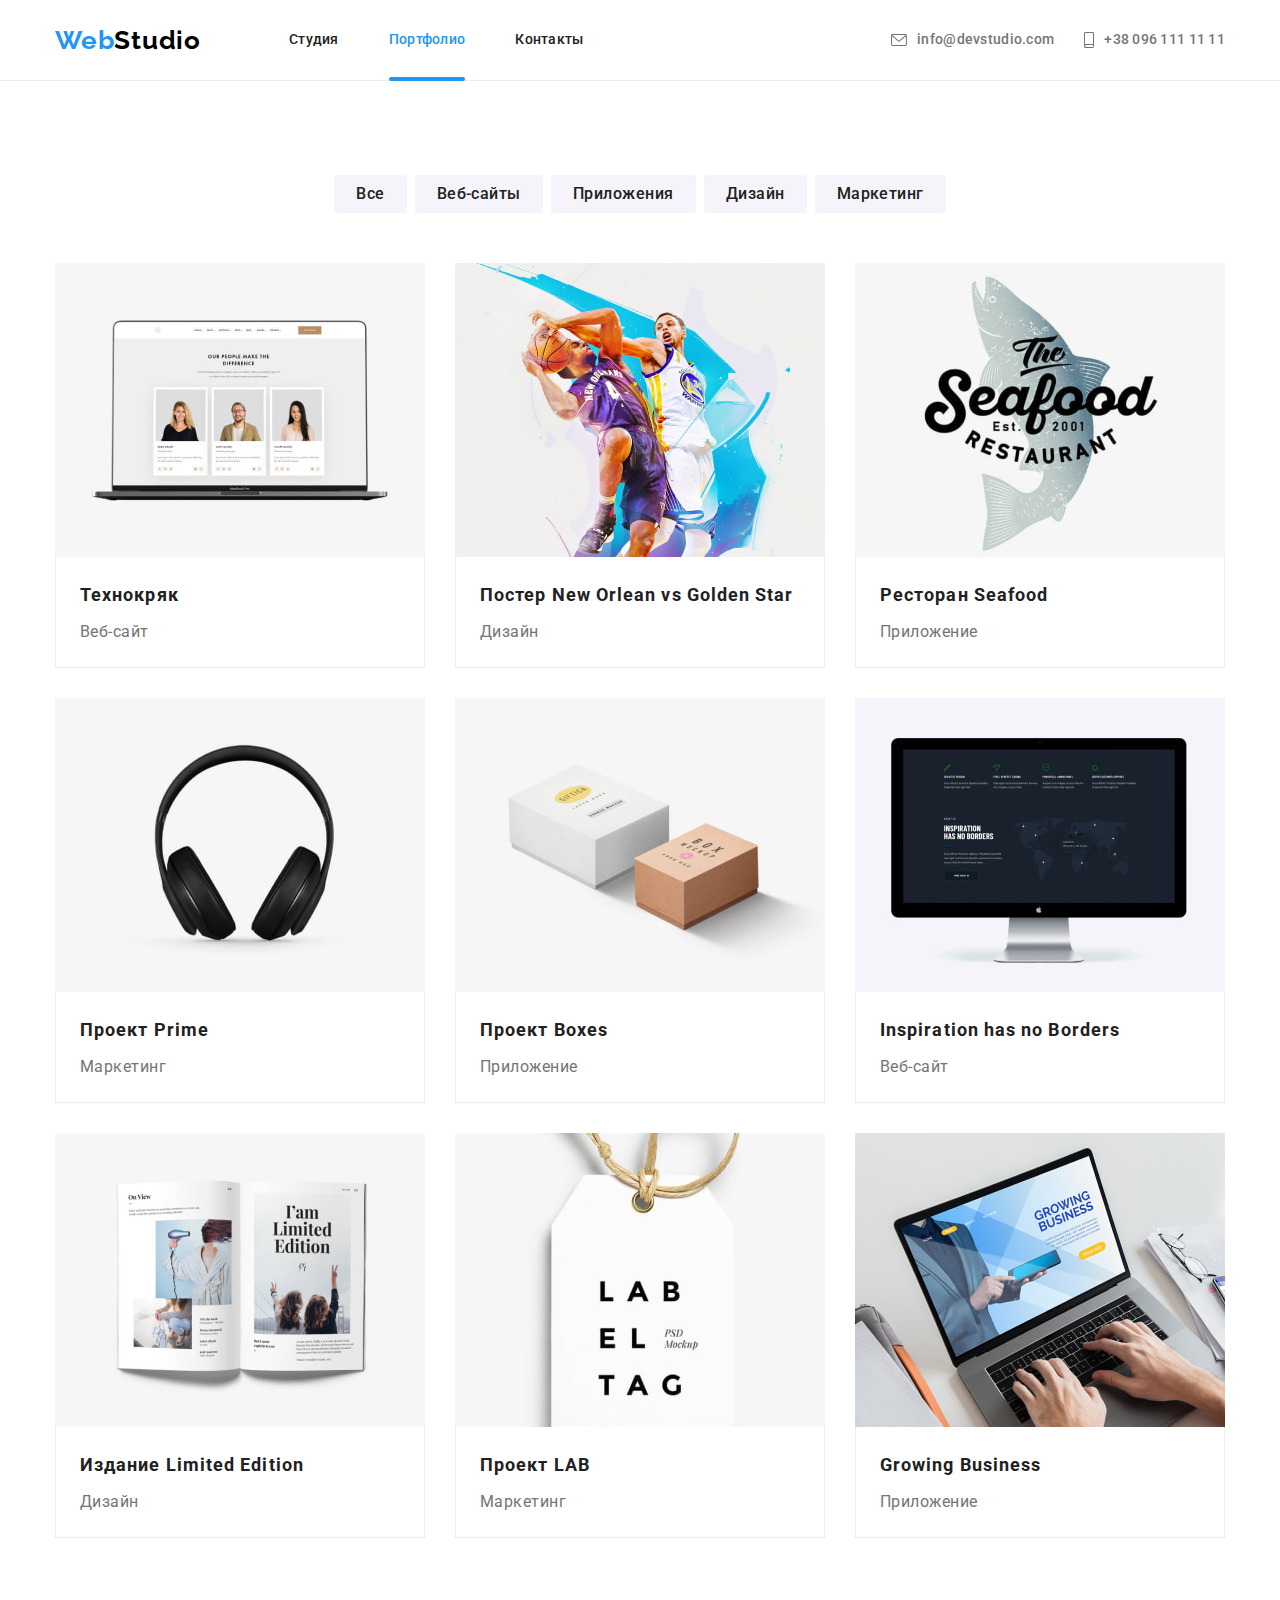
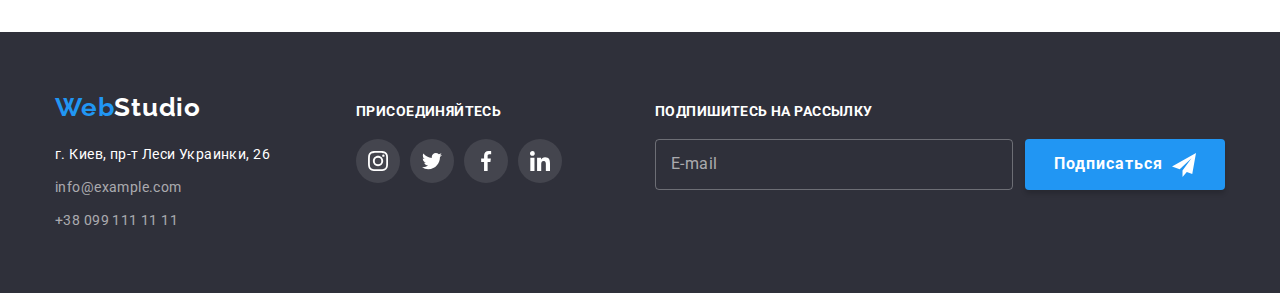
==== commit 0865a9c3: "Вёрстку адаптировал" ====
--- a/portfolio.html
+++ b/portfolio.html
@@ -26,6 +26,20 @@
           <a class="logo link" href="./index.html"
             >Web<span class="logo logo--primary">Studio</span></a
           >
+
+          <button
+            type="button"
+            class="menu-btn"
+            aria-label="Переключатель мобильного меню"
+            aria-expanded="false"
+            data-menu-button
+          >
+            <svg width="40" height="40">
+              <use class="menu-btn__icon-open" href="./images/icons.svg#open-menu"></use>
+              <use class="menu-btn__icon-close" href="./images/icons.svg#close-menu"></use>
+            </svg>
+          </button>
+
           <ul class="nav__list list">
             <li class="nav__item"><a class="nav__link link" href="./index.html">Студия</a></li>
             <li class="nav__item">
@@ -38,7 +52,7 @@
         <ul class="contacts list">
           <li class="contacts__item">
             <a class="contacts__link link" href="mailto:info@devstudio.com">
-              <svg class="contacts__icon" width="16" height="12">
+              <svg class="icon-mail" width="14" height="10">
                 <use href="./images/icons.svg#icon-envelope"></use>
               </svg>
               info@devstudio.com</a
@@ -46,7 +60,7 @@
           </li>
           <li class="contacts__item">
             <a class="contacts__link link" href="tel:+380961111111">
-              <svg class="contacts__icon" width="10" height="16">
+              <svg class="icon-phone" width="10" height="14">
                 <use href="./images/icons.svg#icon-smartphone"></use>
               </svg>
               +38 096 111 11 11</a
@@ -58,7 +72,8 @@
 
     <main>
       <!--  Примеры проэктов-->
-      <!-- <section class="section">
+
+     <section class="section">
         <div class="container">
           <h1 class="visually-hidden">Наши проэкты</h1>
           <ul class="projects list">
@@ -79,7 +94,7 @@
 
           <ul class="card-set list">
             <li class="card-set__item">
-              <a class="link" href="">
+              <a class="card-set__link link" href="">
                 <div class="card-set__thumb">
                   <img
                     src="./images/portfolio/tehnokryk.jpg"
@@ -103,7 +118,7 @@
               </a>
             </li>
             <li class="card-set__item">
-              <a class="link" href="">
+              <a class="card-set__link link" href="">
                 <div class="card-set__thumb">
                   <img
                     src="./images/portfolio/golden-star.jpg"
@@ -126,7 +141,7 @@
               </a>
             </li>
             <li class="card-set__item">
-              <a class="link" href="">
+              <a class="card-set__link link" href="">
                 <div class="card-set__thumb">
                   <img
                     src="./images/portfolio/sea-food.jpg"
@@ -149,7 +164,7 @@
               </a>
             </li>
             <li class="card-set__item">
-              <a class="link" href="">
+              <a class="card-set__link link" href="">
                 <div class="card-set__thumb">
                   <img src="./images/portfolio/prime.jpg" alt="Наушники" width="370" height="294" />
                   <div class="card-set__overlay">
@@ -167,7 +182,7 @@
               </a>
             </li>
             <li class="card-set__item">
-              <a class="link" href="">
+              <a class="card-set__link link" href="">
                 <div class="card-set__thumb">
                   <img
                     src="./images/portfolio/boxes.jpg"
@@ -190,7 +205,7 @@
               </a>
             </li>
             <li class="card-set__item">
-              <a class="link" href="">
+              <a class="card-set__link link" href="">
                 <div class="card-set__thumb">
                   <img
                     src="./images/portfolio/borders.jpg"
@@ -213,7 +228,7 @@
               </a>
             </li>
             <li class="card-set__item">
-              <a class="link" href="">
+              <a class="card-set__link link" href="">
                 <div class="card-set__thumb">
                   <img
                     src="./images/portfolio/edition.jpg"
@@ -236,7 +251,7 @@
               </a>
             </li>
             <li class="card-set__item">
-              <a class="link" href="">
+              <a class="card-set__link link" href="">
                 <div class="card-set__thumb">
                   <img src="./images/portfolio/lab.jpg" alt="Ярлык" width="370" height="294" />
                   <div class="card-set__overlay">
@@ -254,7 +269,7 @@
               </a>
             </li>
             <li class="card-set__item">
-              <a class="link" href="">
+              <a class="card-set__link link" href="">
                 <div class="card-set__thumb">
                   <img
                     src="./images/portfolio/business.jpg"
@@ -278,80 +293,84 @@
             </li>
           </ul>
         </div>
-      </section> -->
+      </section>
     </main>
 
-    <!-- <footer class="footer">
+    <footer class="footer">
       <div class="container footer__container">
-        <div>
-          <a class="logo link" href="/index.html"
-            >Web<span class="logo logo--secondary">Studio</span></a
-          >
-          <address class="adress">
-            <ul class="list">
-              <li class="adress__item">
-                <a class="adress__link link" href="https://goo.gl/maps/j2nnSXGD3ZRQ95yC8"
-                  >г. Киев, пр-т Леси Украинки, 26</a
+        <div class="footer__group">
+          <div>
+            <a class="logo link" href="/index.html"
+              >Web<span class="logo logo--secondary">Studio</span></a
+            >
+            <address class="adress">
+              <ul class="list">
+                <li class="adress__item">
+                  <a class="adress__link link" href="https://goo.gl/maps/j2nnSXGD3ZRQ95yC8"
+                    >г. Киев, пр-т Леси Украинки, 26</a
+                  >
+                </li>
+                <li class="adress__item">
+                  <a class="adress__contact link" href="mailto:info@example.com"
+                    >info@example.com</a
+                  >
+                </li>
+                <li class="adress__item">
+                  <a class="adress__contact link" href="tel:+380991111111">+38 099 111 11 11</a>
+                </li>
+              </ul>
+            </address>
+          </div>
+
+          <div>
+            <b class="footer__title">присоединяйтесь</b>
+            <ul class="social-list footer__social-list list">
+              <li class="social-list__item">
+                <a
+                  class="social-list__link social-list__link--fill link"
+                  href=""
+                  aria-label="Instagram"
                 >
+                  <svg width="20" height="20">
+                    <use href="./images/icons.svg#icon-instagram"></use>
+                  </svg>
+                </a>
               </li>
-              <li class="adress__item">
-                <a class="adress__contact link" href="mailto:info@example.com">info@example.com</a>
+              <li class="social-list__item">
+                <a
+                  class="social-list__link social-list__link--fill link"
+                  href=""
+                  aria-label="Twitter"
+                >
+                  <svg width="20" height="20">
+                    <use href="./images/icons.svg#icon-twitter"></use>
+                  </svg>
+                </a>
               </li>
-              <li class="adress__item">
-                <a class="adress__contact link" href="tel:+380991111111">+38 099 111 11 11</a>
+              <li class="social-list__item">
+                <a
+                  class="social-list__link social-list__link--fill link"
+                  href=""
+                  aria-label="Facebook"
+                >
+                  <svg width="20" height="20">
+                    <use href="./images/icons.svg#icon-facebook"></use>
+                  </svg>
+                </a>
+              </li>
+              <li class="social-list__item">
+                <a
+                  class="social-list__link social-list__link--fill link"
+                  href=""
+                  aria-label="Linkedin"
+                >
+                  <svg width="20" height="20">
+                    <use href="./images/icons.svg#icon-linkedin"></use>
+                  </svg>
+                </a>
               </li>
             </ul>
-          </address>
-        </div>
-
-        <div>
-          <b class="footer__title">присоединяйтесь</b>
-          <ul class="social-list footer__social-list list">
-            <li class="social-list__item">
-              <a
-                class="social-list__link social-list__link--fill link"
-                href=""
-                aria-label="Instagram"
-              >
-                <svg width="20" height="20">
-                  <use href="./images/icons.svg#icon-instagram"></use>
-                </svg>
-              </a>
-            </li>
-            <li class="social-list__item">
-              <a
-                class="social-list__link social-list__link--fill link"
-                href=""
-                aria-label="Twitter"
-              >
-                <svg width="20" height="20">
-                  <use href="./images/icons.svg#icon-twitter"></use>
-                </svg>
-              </a>
-            </li>
-            <li class="social-list__item">
-              <a
-                class="social-list__link social-list__link--fill link"
-                href=""
-                aria-label="Facebook"
-              >
-                <svg width="20" height="20">
-                  <use href="./images/icons.svg#icon-facebook"></use>
-                </svg>
-              </a>
-            </li>
-            <li class="social-list__item">
-              <a
-                class="social-list__link social-list__link--fill link"
-                href=""
-                aria-label="Linkedin"
-              >
-                <svg width="20" height="20">
-                  <use href="./images/icons.svg#icon-linkedin"></use>
-                </svg>
-              </a>
-            </li>
-          </ul>
+          </div>
         </div>
 
         <div>
@@ -368,7 +387,53 @@
           </form>
         </div>
       </div>
-    </footer> -->
+    </footer>
+
+    <!-- Мобильное меню -->
+    <div class="mobile-menu" data-menu>
+      <nav class="mobile-nav">
+        <ul class="mobile-nav__list list">
+          <li class="mobile-nav__item">
+            <a class="mobile-nav__link link" href="./index.html">Студия</a>
+          </li>
+          <li class="mobile-nav__item">
+            <a class="mobile-nav__link link current" href="./portfolio.html">Портфолио</a>
+          </li>
+          <li class="mobile-nav__item">
+            <a class="mobile-nav__link link" href="">Контакты</a>
+          </li>
+        </ul>
+      </nav>
+      <div class="mobile-group">
+        <div class="mobile-contacts">
+          <ul class="mobile-contacts__list list">
+            <li class="mobile-contacts__item">
+              <a class="mobile-contacts__phone link" href="tel:+380961111111"> +38 096 111 11 11</a>
+            </li>
+            <li class="mobile-contacts__item">
+              <a class="mobile-contacts__mail link" href="mailto:info@devstudio.com"
+                >info@devstudio.com</a
+              >
+            </li>
+          </ul>
+        </div>
+        <ul class="mobile-socials__list list">
+          <li class="mobile-socials__item">
+            <a class="mobile-socials__link link" href="">Instagram</a>
+          </li>
+          <li class="mobile-socials__item">
+            <a class="mobile-socials__link link" href="">Twitter</a>
+          </li>
+          <li class="mobile-socials__item">
+            <a class="mobile-socials__link link" href="">Facebook</a>
+          </li>
+          <li class="mobile-socials__item">
+            <a class="mobile-socials__link link" href="">LinkedIn</a>
+          </li>
+        </ul>
+      </div>
+    </div>
+
     <script src="./js/mobile-menu.js"></script>
   </body>
 </html>
--- a/css/main.min.css
+++ b/css/main.min.css
@@ -1,2 +1,2 @@
-:root{--main-font: 'Roboto', sans-serif;--secondare-font: 'Raleway', sans-serif;--main-text: #212121;--akcent-text: #2196f3;--secondary-text: #757575;--footer-bg: #2f303a;--main-logo: #2196f3;--primary-logo: #000000;--secondary-logo: #ffffff;--svg-color: #afb1b8;--svg-akcent: #2196f3;--cubic: 250ms cubic-bezier(0.4, 0, 0.2, 1)}.visually-hidden{position:absolute;width:1px;height:1px;margin:-1px;border:0;padding:0;clip:rect(0 0 0 0);overflow:hidden}h1,h2,h3,h4,p{margin-top:0;margin-bottom:0}.list{padding-left:0;margin-top:0;margin-bottom:0;list-style:none}.link{text-decoration:none;outline:none}body{font-family:var(--main-font);font-size:14px;line-height:1.71;letter-spacing:0.03em;color:#212121;background:#ffffff}img{display:block;max-width:100%;height:auto}.section{width:100%;padding-top:94px;padding-bottom:94px}.hero__btn,.modal-form__btn,.footer__btn{display:flex;justify-content:center;align-items:center;min-width:200px;font-weight:700;font-size:16px;line-height:1.88;letter-spacing:0.06em;color:#ffffff;cursor:pointer;background-color:var(--akcent-text);box-shadow:0px 4px 4px rgba(0,0,0,0.15);border-radius:4px;border:transparent;outline:none;transition:background-color var(--cubic)}.container{width:100%;padding-left:15px;padding-right:15px;margin-left:auto;margin-right:auto}@media screen and (min-width: 768px){.container{width:768px}}@media screen and (min-width: 1200px){.container{width:1200px}}.logo{padding-top:16px;padding-bottom:16px;font-family:var(--secondare-font);font-weight:700;font-size:24px;line-height:1.17;letter-spacing:0.03em;color:var(--main-logo)}@media screen and (min-width: 768px){.logo{padding-top:26px;padding-bottom:26px}}@media screen and (min-width: 1200px){.logo{padding-top:24px;padding-bottom:25px;font-size:26px;line-height:1.19}}.logo--primary{color:var(--primary-logo)}.logo--secondary{color:var(--secondary-logo)}.menu-btn{display:flex;align-items:center;justify-content:center;width:40px;height:40px;background-color:transparent;border:transparent;outline:none;cursor:pointer}.header{background-color:#ffffff;border-bottom:1px solid #ececec}.header__container{display:flex;align-items:center}.nav{display:flex}.nav__list{display:none;margin-left:93px}.nav__item:not(:last-child){margin-right:50px}.nav__link{display:block;padding-top:32px;padding-bottom:32px;font-weight:500;font-size:14px;line-height:1.14;letter-spacing:0.02em;color:var(--main-text);transition:color var(--cubic)}.nav__link:hover,.nav__link:focus{color:var(--akcent-text)}.nav__link.current{position:relative;color:var(--akcent-text)}.current::after{content:'';position:absolute;left:0;bottom:-1px;display:block;width:100%;height:4px;background-color:var(--akcent-text);border-radius:2px}.contacts{display:none;margin-left:auto}.contacts__item:not(:last-child){margin-right:50px}.contacts__link{display:flex;align-items:center;padding-top:32px;padding-bottom:32px;transition:color var(--cubic);font-weight:500;font-size:14px;line-height:1.14;letter-spacing:0.02em;color:var(--secondary-text)}.contacts__link:hover,.contacts__link:focus{color:var(--akcent-text)}.contacts__icon{margin-right:10px;fill:currentColor}.hero{padding-top:200px;padding-bottom:200px}.hero__image{max-width:1600px;height:600px;margin-left:auto;margin-right:auto;background-color:#c4c4c4;background-image:linear-gradient(to right, rgba(47,48,58,0.4), rgba(47,48,58,0.4)),url("../images/bg-hero.jpg");background-repeat:no-repeat}.hero__title{margin-left:auto;margin-right:auto;max-width:696px;margin-bottom:30px;font-weight:900;font-size:44px;text-align:center;line-height:1.36;letter-spacing:0.06em;text-transform:uppercase;color:#ffffff}.hero__btn{margin-right:auto;margin-left:auto;padding:10px 32px}.backdrop{position:fixed;top:0;left:0;width:100%;height:100%;background:rgba(0,0,0,0.2);opacity:1;transition:opacity var(--cubic),visibility var(--cubic)}.backdrop.is-hidden{visibility:hidden;opacity:0;pointer-events:none}.backdrop.is-hidden .modal{transform:translate(-50%, -50%) scale(0.5);opacity:0}.hero-modal{position:absolute;top:50%;left:50%;transform:translate(-50%, -50%) scale(1);width:528px;height:581px;background-color:#ffffff;box-shadow:0px 1px 3px rgba(0,0,0,0.12),0px 1px 1px rgba(0,0,0,0.14),0px 2px 1px rgba(0,0,0,0.2);border-radius:4px;opacity:1;transition:transform 500ms cubic-bezier(0.4, 0, 0.2, 1),opacity 500ms cubic-bezier(0.4, 0, 0.2, 1)}.close-btn{position:absolute;top:8px;right:8px;display:flex;align-items:center;width:30px;height:30px;background:#ffffff;border:1px solid rgba(0,0,0,0.1);border-radius:50%;outline:none;cursor:pointer;transition:fill var(--cubic)}.close-btn:hover,.close-btn:focus{fill:var(--svg-akcent)}.modal-form{padding:40px}.modal-form__title{margin-bottom:12px;font-weight:700;font-size:20px;line-height:1.15;letter-spacing:0.03em;color:var(--main-text)}.modal-form__field{display:flex;flex-direction:column;margin-bottom:10px}.modal-form__label{margin-bottom:4px;font-weight:400;font-size:12px;line-height:1.17;letter-spacing:0.01em;color:var(--secondary-text)}.modal-form__icon--position{position:relative}.modal-form__input{width:100%;height:40px;padding-left:42px;border:1px solid rgba(33,33,33,0.2);border-radius:4px;outline:transparent;transition:border-color var(--cubic)}.modal-form__input:hover,.modal-form__input:focus{border-color:var(--svg-akcent)}.modal-form__icon{position:absolute;top:50%;left:15px;transform:translateY(-50%);transition:fill var(--cubic)}.modal-form__input:hover ~ .modal-form__icon,.modal-form__input:focus ~ .modal-form__icon{fill:var(--svg-akcent)}.modal-form__field--margin{margin-bottom:20px}.modal-form__textarea{height:120px;padding:12px 16px;border:1px solid rgba(33,33,33,0.2);border-radius:4px;outline:transparent;resize:none;transition:border-color var(--cubic)}.modal-form__textarea:hover,.modal-form__textarea:focus{border-color:var(--svg-akcent)}.modal-form__textarea::placeholder{font-weight:400;font-size:12px;line-height:1.17;letter-spacing:0.01em;color:rgba(117,117,117,0.5)}.check-box{display:flex;align-items:center;margin-bottom:30px}.check-box__text{font-weight:400;margin-left:37px;font-size:14px;line-height:1.71;letter-spacing:0.03em;color:var(--secondary-text)}.check-box__link{position:relative;color:var(--akcent-text)}.check-box__link::after{content:'';position:absolute;left:0;bottom:1px;width:100%;height:1px;background-color:var(--akcent-text)}.check-box__input{position:absolute;width:1px;height:1px;overflow:hidden;clip:rect(0 0 0 0)}.check-box__icon{position:absolute;width:16px;height:15px;margin-left:12px;border:2px solid var(--main-text);border-radius:2px;transition:background-color var(--cubic)}.check-box__input:checked+.check-box__icon{background-color:var(--svg-akcent);border-color:var(--svg-akcent);background-origin:border-box}.modal-form__btn{margin-right:auto;margin-left:auto;padding:10px 55px}.modal-form__btn:hover,.modal-form__btn:focus{background-color:#188ce8}.advantages{display:flex}.advantages__title{margin-bottom:10px;font-weight:700;font-size:14px;line-height:1.14;letter-spacing:0.03em;text-transform:uppercase;color:var(--main-text)}.advantages__text{font-size:14px;line-height:1.71;letter-spacing:0.03em;color:var(--secondary-text)}.advantages__item{display:block;width:calc((100% - 90px) / 4)}.advantages__item:not(:last-child){margin-right:30px}.advantages__icon{display:block;height:120px;padding:25px 102px;margin-bottom:30px;background:#f5f4fa;border-radius:4px}.work{padding-bottom:94px}.work__title{font-weight:700;font-size:36px;line-height:1.17;text-align:center;letter-spacing:0.03em;color:var(--main-text)}.work__list{margin-top:50px;display:flex}.work__item{position:relative;max-width:370px;z-index:-1}.work__item:not(:last-child){margin-right:30px}.work__text{position:absolute;bottom:0;width:100%;height:70px;padding-top:27px;font-weight:700;font-size:14px;line-height:1.14;text-align:center;letter-spacing:0.03em;text-transform:uppercase;color:#ffffff;background:rgba(47,48,58,0.8)}.team__section{background-color:#f5f4fa}.team__title{margin-bottom:50px;font-weight:700;font-size:36px;line-height:1.17;text-align:center;letter-spacing:0.03em;color:var(--main-text)}.team__list{display:flex;margin-top:-30px;margin-left:-30px;align-items:center}.team__item{flex-basis:calc(100% / 4 - 30px);margin-top:30px;margin-left:30px;text-align:center;background-color:#ffffff;padding-bottom:30px;box-shadow:0px 1px 3px rgba(0,0,0,0.12),0px 1px 1px rgba(0,0,0,0.14),0px 2px 1px rgba(0,0,0,0.2);border-radius:0px 0px 4px 4px}.team__member{margin-top:30px;margin-bottom:10px;font-weight:500;font-size:16px;line-height:1.19;letter-spacing:0.03em;color:var(--main-text)}.team__position{margin-bottom:16px;font-size:16px;line-height:1.19;letter-spacing:0.03em;color:var(--secondary-text)}.social-list{display:flex;justify-content:center}.social-list__item:not(:last-child){margin-right:10px}.social-list__link{display:flex;justify-content:center;align-items:center;width:44px;height:44px;border-radius:50%;fill:var(--svg-color);transition:fill var(--cubic),background-color var(--cubic)}.social-list__link:hover,.social-list__link:focus{fill:#ffffff;background-color:var(--svg-akcent)}.client__title{margin-bottom:50px;font-weight:700;font-size:36px;line-height:1.17;text-align:center;letter-spacing:0.03em;color:var(--main-text)}.client__list{display:flex}.client__item:not(:last-child){margin-right:30px}.client__link{display:flex;justify-content:center;align-items:center;width:170px;height:92px;border:1px solid #afb1b8;box-sizing:border-box;border-radius:4px;fill:var(--svg-color);transition:fill var(--cubic),border-color var(--cubic)}.client__link:hover,.client__link:focus{fill:var(--svg-akcent);border-color:var(--svg-akcent)}.footer{padding-top:60px;padding-bottom:60px;background-color:var(--footer-bg)}.footer__container{display:flex;align-items:baseline}.adress{width:231px;margin-top:30px;margin-right:70px}.adress__item:not(:last-child){margin-bottom:9px}.adress__link{font-style:normal;font-size:14px;line-height:1.71;letter-spacing:0.03em;color:#ffffff}.adress__contact{font-style:normal;font-size:14px;line-height:1.71;letter-spacing:0.03em;color:rgba(255,255,255,0.6);transition:color var(--cubic)}.adress__contact:hover,.adress__contact:focus{color:var(--akcent-text)}.footer__title{display:block;margin-bottom:20px;font-weight:700;font-size:14px;line-height:1.14;letter-spacing:0.03em;text-transform:uppercase;color:#ffffff}.footer__social-list{margin-right:93px}.social-list__item:not(:last-child){margin-right:10px}.social-list__link--fill{fill:#ffffff;background:rgba(255,255,255,0.1)}.social-list__link--fill:hover,.social-list__link--fill:focus{background-color:var(--svg-akcent)}.footer-form{display:flex}.footer-form__input{margin-right:12px;width:358px;padding:15px 16px;border:1px solid rgba(255,255,255,0.3);border-radius:4px;outline:none;color:#ffffff;background-color:inherit}.footer-form__input::placeholder{font-weight:400;font-size:16px;line-height:1.25;letter-spacing:0.03em;color:rgba(255,255,255,0.6)}.footer__btn{display:flex;justify-content:space-between;padding:10px 29px}.projects{display:flex;margin-bottom:50px;justify-content:center}.projects__item:not(:last-child){margin-right:8px}.projects__btn{padding:6px 22px;font-family:var(--main-font);font-weight:500;font-size:16px;line-height:1.62;text-align:center;letter-spacing:0.03em;cursor:pointer;color:var(--main-text);background-color:#f5f4fa;border-radius:4px;border:transparent;outline:none;transition:color var(--cubic),background-color var(--cubic),box-shadow var(--cubic)}.projects__btn:hover,.projects__btn:focus{color:#ffffff;background-color:var(--akcent-text);box-shadow:0px 3px 1px rgba(0,0,0,0.1),0px 1px 2px rgba(0,0,0,0.08),0px 2px 2px rgba(0,0,0,0.12)}.card-set{display:flex;flex-wrap:wrap;margin-left:-30px;margin-top:-30px}.card-set__item{flex-basis:calc(100% / 3 - 30px);margin-left:30px;margin-top:30px;background-color:#ffffff;transition:box-shadow var(--cubic)}.card-set__item:hover,.card-set__item:focus{box-shadow:0px 1px 1px rgba(0,0,0,0.12),0px 4px 4px rgba(0,0,0,0.06),1px 4px 6px rgba(0,0,0,0.16)}.card-set__item:nth-child(3n){margin-right:0}.card-set__item:nth-last-child(-n+3){margin-bottom:0}.card-set__thumb{position:relative;overflow:hidden}.card-set__overlay{position:absolute;top:0;left:0;transform:translateY(100%);width:100%;height:100%;background-color:rgba(33,150,243,0.9);transition:transform var(--cubic)}.card-set__item:hover .card-set__overlay{transform:translateY(0)}.card-set__text{padding:63px 24px;font-weight:400;font-size:18px;line-height:1.56;letter-spacing:0.03em;color:#ffffff}.card-set__content{padding:20px 24px;border:1px solid #eeeeee;border-top:none}.card-set__title{margin-bottom:4px;font-weight:700;font-size:18px;line-height:2;letter-spacing:0.06em;color:var(--main-text)}.card-set__name{font-size:16px;line-height:1.87;letter-spacing:0.03em;color:#757575}
+:root{--main-font: 'Roboto', sans-serif;--secondare-font: 'Raleway', sans-serif;--main-text: #212121;--akcent-text: #2196f3;--secondary-text: #757575;--footer-bg: #2f303a;--main-logo: #2196f3;--primary-logo: #000000;--secondary-logo: #ffffff;--svg-color: #afb1b8;--svg-akcent: #2196f3;--cubic: 250ms cubic-bezier(0.4, 0, 0.2, 1)}.visually-hidden{position:absolute;width:1px;height:1px;margin:-1px;border:0;padding:0;clip:rect(0 0 0 0);overflow:hidden}h1,h2,h3,h4,p{margin-top:0;margin-bottom:0}.list{padding-left:0;margin-top:0;margin-bottom:0;list-style:none}.link{text-decoration:none;outline:none}body{font-family:var(--main-font);font-size:14px;line-height:1.71;letter-spacing:0.03em;color:#212121;background:#ffffff}.no-scroll{overflow-y:hidden}img{display:block;max-width:100%;height:auto}.section{width:100%;padding-top:60px;padding-bottom:60px}@media screen and (min-width: 1200px){.section{padding-top:94px;padding-bottom:94px}}.hero__btn,.modal-form__btn,.footer__btn{display:flex;justify-content:center;align-items:center;min-width:200px;font-weight:700;font-size:16px;line-height:1.88;letter-spacing:0.06em;color:#ffffff;cursor:pointer;background-color:var(--akcent-text);box-shadow:0px 4px 4px rgba(0,0,0,0.15);border-radius:4px;border:transparent;outline:none;transition:background-color var(--cubic)}.container{width:100%;padding-left:15px;padding-right:15px;margin-left:auto;margin-right:auto}@media screen and (min-width: 768px){.container{width:768px}}@media screen and (min-width: 1200px){.container{width:1200px}}.logo{font-family:var(--secondare-font);font-weight:700;font-size:24px;line-height:1.17;letter-spacing:0.03em;color:var(--main-logo)}@media screen and (min-width: 1200px){.logo{font-size:26px;line-height:1.19}}.logo--primary{color:var(--primary-logo)}.logo--secondary{color:var(--secondary-logo)}.menu-btn{position:relative;display:flex;margin-left:auto;padding:0;background-color:transparent;border:none;outline:none;cursor:pointer;z-index:1;transition:fill var(--cubic)}.menu-btn:hover,.menu-btn:focus{fill:var(--svg-akcent)}@media screen and (min-width: 768px){.menu-btn{display:none}}.menu-btn__icon-open{opacity:1;transition:opacity var(--cubic)}.menu-btn.is-active .menu-btn__icon-open{opacity:0}.menu-btn__icon-close{opacity:0;transition:opacity var(--cubic)}.menu-btn.is-active .menu-btn__icon-close{opacity:1}.mobile-menu{position:fixed;top:0;left:0;width:100%;height:100%;display:flex;flex-direction:column;padding:40px;padding-top:48px;background-color:#FFFFFF;box-shadow:0px 4px 8px rgba(0,0,0,0.04),0px 2px 4px rgba(0,0,0,0.08),0px 1px 3px rgba(0,0,0,0.16);transform:translateX(100%);visibility:hidden;pointer-events:none;transition:transform var(--cubic),visibility var(--cubic)}.mobile-menu.is-open{transform:translateX(0);visibility:visible;pointer-events:initial}.mobile-nav__item:not(:last-child){margin-bottom:32px}.mobile-nav__link{font-weight:500;font-size:40px;line-height:1.17;letter-spacing:0.02em;color:var(--main-text)}.mobile-nav__link.current{color:var(--akcent-text)}.mobile-group{margin-top:auto}.mobile-contacts{margin-bottom:64px}.mobile-contacts__item:first-child{margin-bottom:32px}.mobile-contacts__phone{font-weight:500;font-size:25px;line-height:1.18;letter-spacing:0.02em;color:var(--akcent-text)}@media screen and (min-width: 380px){.mobile-contacts__phone{font-size:34px}}.mobile-contacts__mail{font-weight:500;font-size:24px;line-height:1.17;letter-spacing:0.02em;color:var(--secondary-text)}.mobile-socials__list{display:flex;flex-wrap:wrap;margin-top:-10px;margin-right:-10px}.mobile-socials__item{margin-top:10px;margin-right:10px}.mobile-socials__item:not(:last-child){padding-right:10px;border-right:1px solid rgba(33,33,33,0.2)}.mobile-socials__link{font-weight:500;font-size:18px;line-height:1.22;letter-spacing:0.02em;color:var(--akcent-text)}.header{padding-bottom:10px;padding-top:10px;background-color:#ffffff;border-bottom:1px solid #ececec}@media screen and (min-width: 768px){.header{padding:0}}@media screen and (min-width: 768px){.header__container{display:flex;align-items:center}}.nav{display:flex;align-items:center}.nav__list{display:none;margin-left:88px}@media screen and (min-width: 768px){.nav__list{display:flex}}.nav__item:not(:last-child){margin-right:50px}.nav__link{display:block;padding-top:32px;padding-bottom:32px;font-weight:500;font-size:14px;line-height:1.14;letter-spacing:0.02em;color:var(--main-text);transition:color var(--cubic)}.nav__link:hover,.nav__link:focus{color:var(--akcent-text)}.nav__link.current{position:relative;color:var(--akcent-text)}.current::after{content:'';position:absolute;left:0;bottom:-1px;display:block;width:100%;height:4px;background-color:var(--akcent-text);border-radius:2px}.contacts{display:none;margin-left:auto}@media screen and (min-width: 768px){.contacts{display:flex;flex-direction:column;gap:10px}}@media screen and (min-width: 1200px){.contacts{flex-direction:row;gap:30px}}.contacts__link{display:flex;align-items:center;font-weight:500;font-size:12px;line-height:1.17;letter-spacing:0.02em;color:var(--secondary-text);transition:color var(--cubic)}.contacts__link:hover,.contacts__link:focus{color:var(--akcent-text)}@media screen and (min-width: 1200px){.contacts__link{font-size:14px;line-height:1.14}}.icon-mail,.icon-phone{margin-right:10px;fill:currentColor}@media screen and (min-width: 1200px){.icon-mail{width:16px;height:12px}.icon-phone{width:10px;height:16px}}.hero{width:100%;max-height:400px;padding-top:118px;padding-bottom:118px;margin-left:auto;margin-right:auto;background-color:#c4c4c4}@media screen and (min-width: 1200px){.hero{padding-top:200px;padding-bottom:200px;max-height:600px;max-width:1600px}}.hero__image{background-image:linear-gradient(to right, rgba(47,48,58,0.4), rgba(47,48,58,0.4)),url("../images/bg-hero.jpg");background-repeat:no-repeat}.hero__title{margin-left:auto;margin-right:auto;max-width:360px;margin-bottom:30px;font-weight:900;font-size:26px;line-height:1.62;letter-spacing:0.06em;text-align:center;text-transform:uppercase;color:#ffffff}@media screen and (min-width: 1200px){.hero__title{max-width:696px;font-size:44px;line-height:1.36}}.hero__btn{margin-right:auto;margin-left:auto;padding:10px 32px}.close-btn{position:absolute;top:8px;right:8px;display:flex;align-items:center;width:30px;height:30px;background:#ffffff;border:1px solid rgba(0,0,0,0.1);border-radius:50%;outline:none;cursor:pointer;transition:fill var(--cubic)}.close-btn:hover,.close-btn:focus{fill:var(--svg-akcent)}.backdrop{position:fixed;top:0;left:0;width:100%;height:100%;background:rgba(0,0,0,0.2);opacity:1;transition:opacity var(--cubic),visibility var(--cubic);z-index:2}.backdrop.is-hidden{visibility:hidden;opacity:0;pointer-events:none}.backdrop.is-hidden .modal{transform:translate(-50%, -50%) scale(0.5);opacity:0}.hero-modal{position:absolute;top:50%;left:50%;transform:translate(-50%, -50%) scale(1);width:100%;background-color:#ffffff;box-shadow:0px 1px 3px rgba(0,0,0,0.12),0px 1px 1px rgba(0,0,0,0.14),0px 2px 1px rgba(0,0,0,0.2);border-radius:4px;opacity:1;transition:transform 500ms cubic-bezier(0.4, 0, 0.2, 1),opacity 500ms cubic-bezier(0.4, 0, 0.2, 1)}@media screen and (min-width: 480px){.hero-modal{width:450px;height:609px}}@media screen and (min-width: 1200px){.hero-modal{width:528px;height:581px}}.modal-form{padding:40px}.modal-form__title{margin-bottom:12px;font-weight:700;font-size:20px;line-height:1.5;letter-spacing:0.03em;text-align:center;color:var(--main-text)}@media screen and (min-width: 1200px){.modal-form__title{line-height:1.15}}.modal-form__field{display:flex;flex-direction:column;margin-bottom:10px}.modal-form__label{margin-bottom:4px;font-weight:400;font-size:12px;line-height:1.17;letter-spacing:0.01em;color:var(--secondary-text)}.modal-form__icon--position{position:relative}.modal-form__input{width:100%;height:40px;padding-left:42px;border:1px solid rgba(33,33,33,0.2);border-radius:4px;outline:transparent;transition:border-color var(--cubic)}.modal-form__input:hover,.modal-form__input:focus{border-color:var(--svg-akcent)}.modal-form__icon{position:absolute;top:50%;left:15px;transform:translateY(-50%);transition:fill var(--cubic)}.modal-form__input:hover ~ .modal-form__icon,.modal-form__input:focus ~ .modal-form__icon{fill:var(--svg-akcent)}.modal-form__field--margin{margin-bottom:20px}.modal-form__textarea{height:120px;padding:12px 16px;border:1px solid rgba(33,33,33,0.2);border-radius:4px;outline:transparent;resize:none;transition:border-color var(--cubic)}.modal-form__textarea:hover,.modal-form__textarea:focus{border-color:var(--svg-akcent)}.modal-form__textarea::placeholder{font-weight:400;font-size:12px;line-height:1.17;letter-spacing:0.01em;color:rgba(117,117,117,0.5)}.modal-form__btn{margin-right:auto;margin-left:auto;padding:10px 55px}.modal-form__btn:hover,.modal-form__btn:focus{background-color:#188ce8}.checkbox{display:flex;align-items:center;margin-bottom:30px}.checkbox__text{font-weight:400;margin-left:40px;font-size:12px;line-height:1.17;letter-spacing:0.03em;color:var(--secondary-text)}@media screen and (min-width: 450px){.checkbox__text{margin-left:25px}}@media screen and (min-width: 1200px){.checkbox__text{margin-left:37px;font-size:14px;line-height:1.71}}.checkbox__link{position:relative;color:var(--akcent-text)}.checkbox__link::after{content:'';position:absolute;left:0;bottom:1px;width:100%;height:1px;background-color:var(--akcent-text)}.checkbox__input{position:absolute;width:1px;height:1px;overflow:hidden;clip:rect(0 0 0 0)}.checkbox__icon{position:absolute;width:16px;height:15px;border:2px solid var(--main-text);border-radius:2px;transition:background-color var(--cubic)}.checkbox__input:checked+.checkbox__icon{background-color:var(--svg-akcent);border-color:var(--svg-akcent);background-origin:border-box}@media screen and (min-width: 1200px){.checkbox__icon{margin-left:12px}}.advantages{display:grid;gap:30px}@media screen and (min-width: 768px){.advantages{grid-template-columns:repeat(2, 1fr)}}@media screen and (min-width: 1200px){.advantages{grid-template-columns:repeat(4, 1fr)}}@media screen and (max-width: 767px){.advantages__item{margin:auto;max-width:450px}}.advantages__icon{display:flex;justify-content:center;align-items:center;height:120px;margin-bottom:30px;background:#f5f4fa;border-radius:4px}.advantages__title{margin-bottom:10px;font-weight:700;font-size:14px;line-height:1.14;letter-spacing:0.03em;text-transform:uppercase;color:var(--main-text)}.advantages__text{font-size:14px;line-height:1.71;letter-spacing:0.03em;color:var(--secondary-text)}.work{display:none;padding-bottom:94px}@media screen and (min-width: 1200px){.work{display:block}}.work__title{font-weight:700;font-size:36px;line-height:1.17;text-align:center;letter-spacing:0.03em;color:var(--main-text)}.work__list{margin-top:50px;display:flex}.work__item{position:relative;max-width:370px;z-index:-1}.work__item:not(:last-child){margin-right:30px}.work__text{position:absolute;bottom:0;width:100%;height:70px;padding-top:27px;font-weight:700;font-size:14px;line-height:1.14;text-align:center;letter-spacing:0.03em;text-transform:uppercase;color:#ffffff;background:rgba(47,48,58,0.8)}.team__section{background-color:#f5f4fa}.team__title{margin-bottom:50px;font-weight:700;font-size:28px;line-height:1.18;text-align:center;letter-spacing:0.03em;color:var(--main-text)}@media screen and (min-width: 1200px){.team__title{font-size:36px;line-height:1.17}}.team__list{display:flex;flex-direction:column;align-items:center}@media screen and (min-width: 768px){.team__list{flex-direction:row;flex-wrap:wrap;margin-top:-30px;margin-left:-30px}}.team__item{max-width:450px;padding-bottom:24px;text-align:center;background-color:#ffffff;box-shadow:0px 1px 3px rgba(0,0,0,0.12),0px 1px 1px rgba(0,0,0,0.14),0px 2px 1px rgba(0,0,0,0.2);border-radius:0px 0px 4px 4px}@media screen and (min-width: 768px){.team__item{margin-top:30px;margin-left:30px;flex-basis:calc(100% / 2 - 30px)}}@media screen and (min-width: 1200px){.team__item{flex-basis:calc(100% / 4 - 30px);padding-bottom:30px}}@media screen and (max-width: 767px){.team__item:not(:last-child){margin-bottom:30px}}.team__member{margin-top:30px;margin-bottom:10px;font-weight:500;font-size:16px;line-height:1.19;letter-spacing:0.03em;color:var(--main-text)}.team__position{margin-bottom:16px;font-size:16px;line-height:1.19;letter-spacing:0.03em;color:var(--secondary-text)}.social-list{display:flex;justify-content:center}.social-list__item:not(:last-child){margin-right:10px}.social-list__link{display:flex;justify-content:center;align-items:center;width:44px;height:44px;border-radius:50%;fill:var(--svg-color);transition:fill var(--cubic),background-color var(--cubic)}.social-list__link:hover,.social-list__link:focus{fill:#ffffff;background-color:var(--svg-akcent)}.client__title{margin-bottom:30px;font-weight:700;font-size:28px;line-height:1.18;text-align:center;letter-spacing:0.03em;color:var(--main-text)}@media screen and (min-width: 1200px){.client__title{margin-bottom:50px;font-size:36px;line-height:1.17}}.client__list{display:flex;flex-wrap:wrap;margin-top:-30px;margin-left:-30px}.client__item{margin-top:30px;margin-left:30px;width:100%;flex-basis:calc(100% / 2 - 30px)}@media screen and (min-width: 768px){.client__item{flex-basis:calc(100% / 3 - 30px)}}@media screen and (min-width: 1200px){.client__item{flex-basis:calc(100% / 6 - 30px)}}.client__link{display:flex;justify-content:center;align-items:center;min-height:92px;border:1px solid #afb1b8;box-sizing:border-box;border-radius:4px;fill:var(--svg-color);transition:fill var(--cubic),border-color var(--cubic)}.client__link:hover,.client__link:focus{fill:var(--svg-akcent);border-color:var(--svg-akcent)}.footer{padding-top:60px;padding-bottom:60px;background-color:var(--footer-bg)}.footer__container{text-align:center}@media screen and (min-width: 1200px){.footer__container{display:flex;justify-content:space-between;align-items:baseline;text-align:start}}@media screen and (min-width: 768px){.footer__group{display:flex;align-items:baseline;justify-content:space-around}}@media screen and (min-width: 1200px){.footer__group{min-width:507px;justify-content:space-between}}.adress{margin-top:20px;margin-bottom:60px}@media screen and (min-width: 1200px){.adress{margin-bottom:0px}}.adress__item:not(:last-child){margin-bottom:8px}@media screen and (min-width: 1200px){.adress__item:not(:last-child){margin-bottom:9px}}.adress__link{font-style:normal;font-size:14px;line-height:1.71;letter-spacing:0.03em;color:#ffffff}.adress__contact{font-style:normal;font-size:14px;line-height:1.71;letter-spacing:0.03em;color:rgba(255,255,255,0.6);transition:color var(--cubic)}.adress__contact:hover,.adress__contact:focus{color:var(--akcent-text)}.footer__title{display:block;margin-bottom:20px;font-weight:700;font-size:14px;line-height:1.14;letter-spacing:0.03em;text-transform:uppercase;color:#ffffff}.footer__social-list{margin-bottom:60px}@media screen and (min-width: 1200px){.footer__social-list{margin-bottom:0px}}.social-list__item:not(:last-child){margin-right:10px}.social-list__link--fill{fill:#ffffff;background:rgba(255,255,255,0.1)}.social-list__link--fill:hover,.social-list__link--fill:focus{background-color:var(--svg-akcent)}@media screen and (max-width: 1199px){.footer-form{margin-right:auto;margin-left:auto;max-width:450px}}@media screen and (min-width: 1200px){.footer-form{display:flex}}.footer-form__input{margin-bottom:20px;width:100%;min-height:50px;padding-left:15px;border:1px solid rgba(255,255,255,0.3);border-radius:4px;outline:none;color:#ffffff;background-color:inherit}@media screen and (min-width: 1200px){.footer-form__input{margin-bottom:0px;margin-right:12px;min-width:358px}}.footer-form__input::placeholder{font-weight:400;font-size:16px;line-height:1.25;letter-spacing:0.03em;color:rgba(255,255,255,0.6)}.footer__btn{margin:auto;justify-content:space-between;padding:10px 29px}@media screen and (min-width: 1200px){.footer__btn{margin:0}}.projects{display:flex;flex-wrap:wrap;margin-bottom:40px;margin-top:-15px;margin-left:-8px}@media screen and (max-width: 767px){.projects{margin-left:auto;margin-right:auto;max-width:420px}}@media screen and (min-width: 768px){.projects{justify-content:center;margin-bottom:30px}}@media screen and (min-width: 1200px){.projects{margin-bottom:50px}}.projects__item{margin-top:15px;margin-left:8px}.projects__btn{padding:6px 22px;font-family:var(--main-font);font-weight:500;font-size:16px;line-height:1.62;text-align:center;letter-spacing:0.03em;cursor:pointer;color:var(--main-text);background-color:#f5f4fa;border-radius:4px;border:transparent;outline:none;transition:color var(--cubic),background-color var(--cubic),box-shadow var(--cubic)}.projects__btn:hover,.projects__btn:focus{color:#ffffff;background-color:var(--akcent-text);box-shadow:0px 3px 1px rgba(0,0,0,0.1),0px 1px 2px rgba(0,0,0,0.08),0px 2px 2px rgba(0,0,0,0.12)}.card-set{display:flex;align-content:center;flex-direction:column;flex-wrap:wrap;margin-left:-30px;margin-top:-30px}@media screen and (min-width: 768px){.card-set{flex-direction:row}}.card-set__item{margin-left:30px;margin-top:30px;background-color:#ffffff;transition:box-shadow var(--cubic)}@media screen and (min-width: 768px){.card-set__item{flex-basis:calc(100% / 2 - 30px)}}@media screen and (min-width: 1200px){.card-set__item{flex-basis:calc(100% / 3 - 30px)}}.card-set__item:hover,.card-set__item:focus{box-shadow:0px 1px 1px rgba(0,0,0,0.12),0px 4px 4px rgba(0,0,0,0.06),1px 4px 6px rgba(0,0,0,0.16)}.card-set__link{display:flex;flex-direction:column;height:100%}.card-set__thumb{position:relative;overflow:hidden}.card-set__overlay{position:absolute;top:0;left:0;transform:translateY(100%);width:100%;height:100%;background-color:rgba(33,150,243,0.9);transition:transform var(--cubic)}.card-set__item:hover .card-set__overlay{transform:translateY(0)}.card-set__text{padding:63px 24px;font-weight:400;font-size:18px;line-height:1.56;letter-spacing:0.03em;color:#ffffff}.card-set__content{flex-grow:1;padding:20px 24px;border:1px solid #eeeeee;border-top:none}.card-set__title{margin-bottom:4px;font-weight:700;font-size:18px;line-height:2;letter-spacing:0.06em;color:var(--main-text)}.card-set__name{font-size:16px;line-height:1.87;letter-spacing:0.03em;color:#757575}
 /*# sourceMappingURL=main.min.css.map */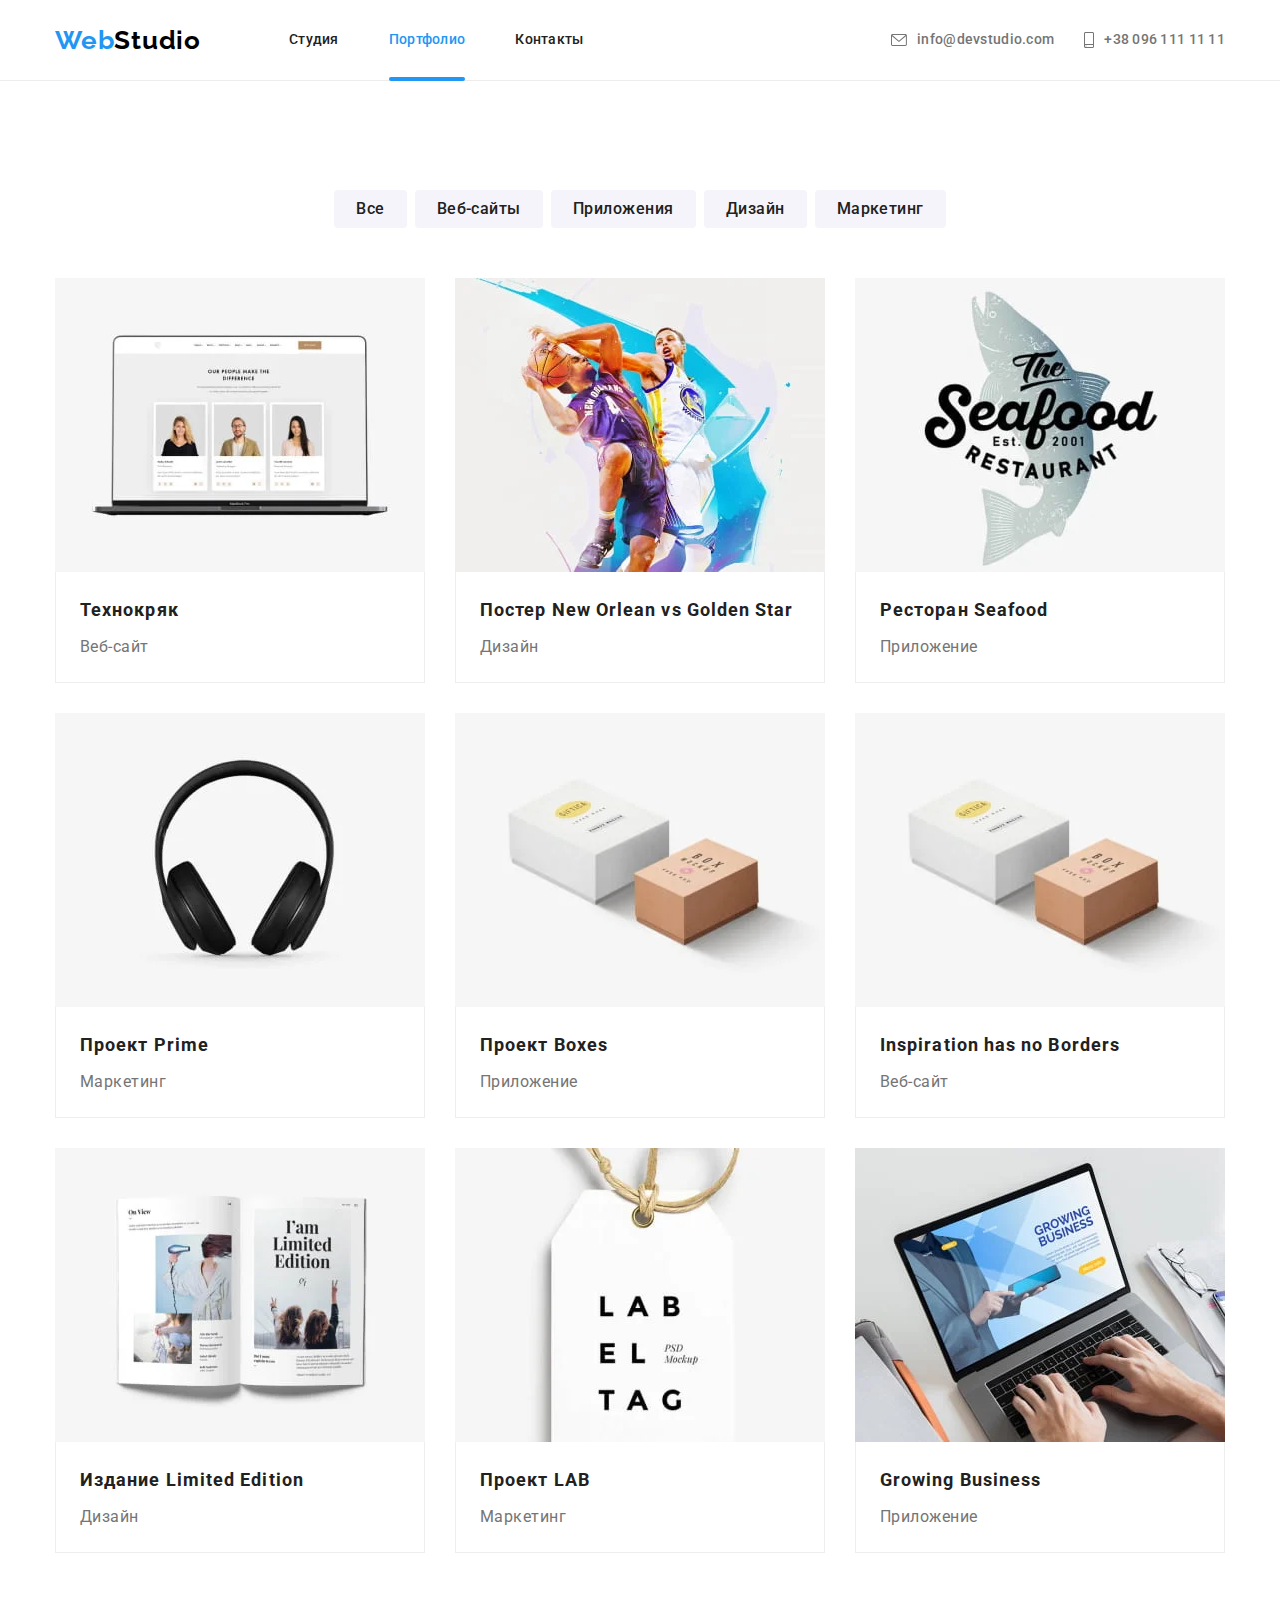
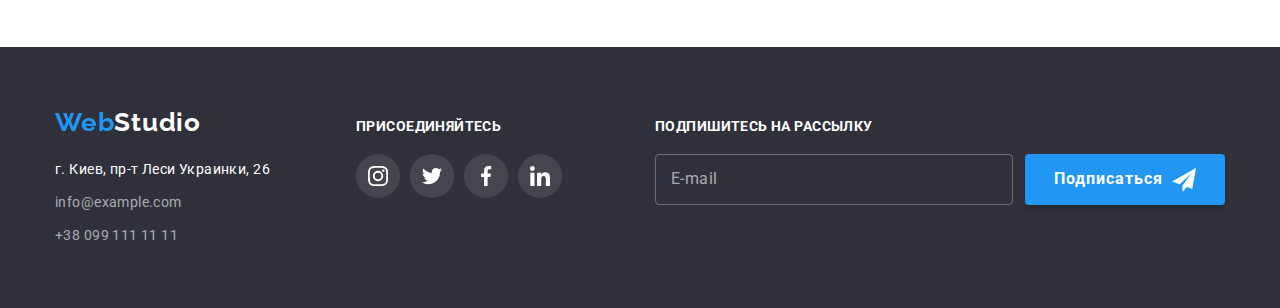
==== commit 72f3b828: "Адаптировал макет" ====
--- a/portfolio.html
+++ b/portfolio.html
@@ -73,7 +73,7 @@
     <main>
       <!--  Примеры проэктов-->
 
-     <section class="section">
+      <section class="section">
         <div class="container">
           <h1 class="visually-hidden">Наши проэкты</h1>
           <ul class="projects list">
@@ -96,12 +96,61 @@
             <li class="card-set__item">
               <a class="card-set__link link" href="">
                 <div class="card-set__thumb">
-                  <img
-                    src="./images/portfolio/tehnokryk.jpg"
-                    alt="Страница Вэб сайта открыта на ноутбуке"
-                    width="370"
-                    height="294"
-                  />
+                  <picture>
+                    <source
+                      srcset="
+                        ./images/portfolio/tehnokryk/img-1lg.webp    1x,
+                        ./images/portfolio/tehnokryk/img-1lg@2x.webp 2x
+                      "
+                      media="(min-width: 1200px)"
+                      type="image/webp"
+                    />
+                    <source
+                      srcset="
+                        ./images/portfolio/tehnokryk/img-1lg.jpg    1x,
+                        ./images/portfolio/tehnokryk/img-1lg@2x.jpg 2x
+                      "
+                      media="(min-width: 1200px)"
+                      type="image/jpg"
+                    />
+                    <source
+                      srcset="
+                        ./images/portfolio/tehnokryk/img-1md.webp    1x,
+                        ./images/portfolio/tehnokryk/img-1md@2x.webp 2x
+                      "
+                      media="(min-width: 768px)"
+                      type="image/webp"
+                    />
+                    <source
+                      srcset="
+                        ./images/portfolio/tehnokryk/img-1md.jpg    1x,
+                        ./images/portfolio/tehnokryk/img-1md@2x.jpg 2x
+                      "
+                      media="(min-width: 768px)"
+                      type="image/jpg"
+                    />
+                    <source
+                      srcset="
+                        ./images/portfolio/tehnokryk/img-1sm.webp    1x,
+                        ./images/portfolio/tehnokryk/img-1sm@2x.webp 2x
+                      "
+                      media="(max-width: 767px)"
+                      type="image/webp"
+                    />
+                    <source
+                      srcset="./images/portfolio/tehnokryk/img-1sm@2x.jpg 2x"
+                      media="(max-width: 767px)"
+                      type="image/jpg"
+                    />
+
+                    <img
+                      src="./images/portfolio/tehnokryk/img-1sm.jpg"
+                      alt="Страница Вэб сайта открыта на ноутбуке"
+                      width="450"
+                      height="294"
+                    />
+                  </picture>
+
                   <div class="card-set__overlay">
                     <p class="card-set__text">
                       Ресурс предлагает комплексные предложения с разным уровнем функционала и
@@ -120,12 +169,60 @@
             <li class="card-set__item">
               <a class="card-set__link link" href="">
                 <div class="card-set__thumb">
-                  <img
-                    src="./images/portfolio/golden-star.jpg"
-                    alt="Два человека играют в баскетбол"
-                    width="370"
-                    height="294"
-                  />
+                  <picture>
+                    <source
+                      srcset="
+                        ./images/portfolio/golden-star/img-2lg.webp    1x,
+                        ./images/portfolio/golden-star/img-2lg@2x.webp 2x
+                      "
+                      media="(min-width: 1200px)"
+                      type="image/webp"
+                    />
+                    <source
+                      srcset="
+                        ./images/portfolio/golden-star/img-2lg.jpg    1x,
+                        ./images/portfolio/golden-star/img-2lg@2x.jpg 2x
+                      "
+                      media="(min-width: 1200px)"
+                      type="image/jpg"
+                    />
+                    <source
+                      srcset="
+                        ./images/portfolio/golden-star/img-2md.webp    1x,
+                        ./images/portfolio/golden-star/img-2md@2x.webp 2x
+                      "
+                      media="(min-width: 768px)"
+                      type="image/webp"
+                    />
+                    <source
+                      srcset="
+                        ./images/portfolio/golden-star/img-2md.jpg    1x,
+                        ./images/portfolio/golden-star/img-2md@2x.jpg 2x
+                      "
+                      media="(min-width: 768px)"
+                      type="image/jpg"
+                    />
+                    <source
+                      srcset="
+                        ./images/portfolio/golden-star/img-2sm.webp    1x,
+                        ./images/portfolio/golden-star/img-2sm@2x.webp 2x
+                      "
+                      media="(max-width: 767px)"
+                      type="image/webp"
+                    />
+                    <source
+                      srcset="./images/portfolio/golden-star/img-2sm@2x.jpg 2x"
+                      media="(max-width: 767px)"
+                      type="image/jpg"
+                    />
+
+                    <img
+                      src="./images/portfolio/golden-star/img-2sm.jpg"
+                      alt="Два человека играют в баскетбол"
+                      width="450"
+                      height="294"
+                    />
+                  </picture>
                   <div class="card-set__overlay">
                     <p class="card-set__text">
                       Ресурс предлагает комплексные предложения с разным уровнем функционала и
@@ -143,12 +240,61 @@
             <li class="card-set__item">
               <a class="card-set__link link" href="">
                 <div class="card-set__thumb">
-                  <img
-                    src="./images/portfolio/sea-food.jpg"
-                    alt="Баннер ресторана"
-                    width="370"
-                    height="294"
-                  />
+                  <picture>
+                    <source
+                      srcset="
+                        ./images/portfolio/sea-food/img-3lg.webp    1x,
+                        ./images/portfolio/sea-food/img-3lg@2x.webp 2x
+                      "
+                      media="(min-width: 1200px)"
+                      type="image/webp"
+                    />
+                    <source
+                      srcset="
+                        ./images/portfolio/sea-food/img-3lg.jpg    1x,
+                        ./images/portfolio/sea-food/img-3lg@2x.jpg 2x
+                      "
+                      media="(min-width: 1200px)"
+                      type="image/jpg"
+                    />
+                    <source
+                      srcset="
+                        ./images/portfolio/sea-food/img-3md.webp    1x,
+                        ./images/portfolio/sea-food/img-3md@2x.webp 2x
+                      "
+                      media="(min-width: 768px)"
+                      type="image/webp"
+                    />
+                    <source
+                      srcset="
+                        ./images/portfolio/sea-food/img-3md.jpg    1x,
+                        ./images/portfolio/sea-food/img-3md@2x.jpg 2x
+                      "
+                      media="(min-width: 768px)"
+                      type="image/jpg"
+                    />
+                    <source
+                      srcset="
+                        ./images/portfolio/sea-food/img-3sm.webp    1x,
+                        ./images/portfolio/sea-food/img-3sm@2x.webp 2x
+                      "
+                      media="(max-width: 767px)"
+                      type="image/webp"
+                    />
+                    <source
+                      srcset="./images/portfolio/sea-food/img-3sm@2x.jpg 2x"
+                      media="(max-width: 767px)"
+                      type="image/jpg"
+                    />
+
+                    <img
+                      src="./images/portfolio/sea-food/img-3sm.jpg"
+                      alt="Баннер ресторана"
+                      width="450"
+                      height="294"
+                    />
+                  </picture>
+
                   <div class="card-set__overlay">
                     <p class="card-set__text">
                       Ресурс предлагает комплексные предложения с разным уровнем функционала и
@@ -166,7 +312,61 @@
             <li class="card-set__item">
               <a class="card-set__link link" href="">
                 <div class="card-set__thumb">
-                  <img src="./images/portfolio/prime.jpg" alt="Наушники" width="370" height="294" />
+                  <picture>
+                    <source
+                      srcset="
+                        ./images/portfolio/prime/img-4lg.webp    1x,
+                        ./images/portfolio/prime/img-4lg@2x.webp 2x
+                      "
+                      media="(min-width: 1200px)"
+                      type="image/webp"
+                    />
+                    <source
+                      srcset="
+                        ./images/portfolio/prime/img-4lg.jpg    1x,
+                        ./images/portfolio/prime/img-4lg@2x.jpg 2x
+                      "
+                      media="(min-width: 1200px)"
+                      type="image/jpg"
+                    />
+                    <source
+                      srcset="
+                        ./images/portfolio/prime/img-4md.webp    1x,
+                        ./images/portfolio/prime/img-4md@2x.webp 2x
+                      "
+                      media="(min-width: 768px)"
+                      type="image/webp"
+                    />
+                    <source
+                      srcset="
+                        ./images/portfolio/prime/img-4md.jpg    1x,
+                        ./images/portfolio/prime/img-4md@2x.jpg 2x
+                      "
+                      media="(min-width: 768px)"
+                      type="image/jpg"
+                    />
+                    <source
+                      srcset="
+                        ./images/portfolio/prime/img-4sm.webp    1x,
+                        ./images/portfolio/prime/img-4sm@2x.webp 2x
+                      "
+                      media="(max-width: 767px)"
+                      type="image/webp"
+                    />
+                    <source
+                      srcset="./images/portfolio/prime/img-4sm@2x.jpg 2x"
+                      media="(max-width: 767px)"
+                      type="image/jpg"
+                    />
+
+                    <img
+                      src="./images/portfolio/prime/img-4sm.jpg"
+                      alt="Наушники"
+                      width="450"
+                      height="294"
+                    />
+                  </picture>
+
                   <div class="card-set__overlay">
                     <p class="card-set__text">
                       Ресурс предлагает комплексные предложения с разным уровнем функционала и
@@ -184,12 +384,61 @@
             <li class="card-set__item">
               <a class="card-set__link link" href="">
                 <div class="card-set__thumb">
-                  <img
-                    src="./images/portfolio/boxes.jpg"
-                    alt="Две коробки"
-                    width="370"
-                    height="294"
-                  />
+                  <picture>
+                    <source
+                      srcset="
+                        ./images/portfolio/boxes/img-5lg.webp    1x,
+                        ./images/portfolio/boxes/img-5lg@2x.webp 2x
+                      "
+                      media="(min-width: 1200px)"
+                      type="image/webp"
+                    />
+                    <source
+                      srcset="
+                        ./images/portfolio/boxes/img-5lg.jpg    1x,
+                        ./images/portfolio/boxes/img-5lg@2x.jpg 2x
+                      "
+                      media="(min-width: 1200px)"
+                      type="image/jpg"
+                    />
+                    <source
+                      srcset="
+                        ./images/portfolio/boxes/img-5md.webp    1x,
+                        ./images/portfolio/boxes/img-5md@2x.webp 2x
+                      "
+                      media="(min-width: 768px)"
+                      type="image/webp"
+                    />
+                    <source
+                      srcset="
+                        ./images/portfolio/boxes/img-5md.jpg    1x,
+                        ./images/portfolio/boxes/img-5md@2x.jpg 2x
+                      "
+                      media="(min-width: 768px)"
+                      type="image/jpg"
+                    />
+                    <source
+                      srcset="
+                        ./images/portfolio/boxes/img-5sm.webp    1x,
+                        ./images/portfolio/boxes/img-5sm@2x.webp 2x
+                      "
+                      media="(max-width: 767px)"
+                      type="image/webp"
+                    />
+                    <source
+                      srcset="./images/portfolio/boxes/img-5sm@2x.jpg 2x"
+                      media="(max-width: 767px)"
+                      type="image/jpg"
+                    />
+
+                    <img
+                      src="./images/portfolio/boxes/img-5sm.jpg"
+                      alt="Две коробки"
+                      width="450"
+                      height="294"
+                    />
+                  </picture>
+
                   <div class="card-set__overlay">
                     <p class="card-set__text">
                       Ресурс предлагает комплексные предложения с разным уровнем функционала и
@@ -207,12 +456,61 @@
             <li class="card-set__item">
               <a class="card-set__link link" href="">
                 <div class="card-set__thumb">
-                  <img
-                    src="./images/portfolio/borders.jpg"
-                    alt="Изображение карты на мониторе"
-                    width="370"
-                    height="294"
-                  />
+                  <picture>
+                    <source
+                      srcset="
+                        ./images/portfolio/boxes/img-5lg.webp    1x,
+                        ./images/portfolio/boxes/img-5lg@2x.webp 2x
+                      "
+                      media="(min-width: 1200px)"
+                      type="image/webp"
+                    />
+                    <source
+                      srcset="
+                        ./images/portfolio/borders/img-6lg.jpg    1x,
+                        ./images/portfolio/borders/img-6lg@2x.jpg 2x
+                      "
+                      media="(min-width: 1200px)"
+                      type="image/jpg"
+                    />
+                    <source
+                      srcset="
+                        ./images/portfolio/borders/img-6md.webp    1x,
+                        ./images/portfolio/borders/img-6md@2x.webp 2x
+                      "
+                      media="(min-width: 768px)"
+                      type="image/webp"
+                    />
+                    <source
+                      srcset="
+                        ./images/portfolio/borders/img-6md.jpg    1x,
+                        ./images/portfolio/borders/img-6md@2x.jpg 2x
+                      "
+                      media="(min-width: 768px)"
+                      type="image/jpg"
+                    />
+                    <source
+                      srcset="
+                        ./images/portfolio/borders/img-6sm.webp    1x,
+                        ./images/portfolio/borders/img-6sm@2x.webp 2x
+                      "
+                      media="(max-width: 767px)"
+                      type="image/webp"
+                    />
+                    <source
+                      srcset="./images/portfolio/borders/img-6sm@2x.jpg 2x"
+                      media="(max-width: 767px)"
+                      type="image/jpg"
+                    />
+
+                    <img
+                      src="./images/portfolio/borders/img-6sm.jpg"
+                      alt="Изображение карты на мониторе"
+                      width="450"
+                      height="294"
+                    />
+                  </picture>
+
                   <div class="card-set__overlay">
                     <p class="card-set__text">
                       Ресурс предлагает комплексные предложения с разным уровнем функционала и
@@ -230,12 +528,61 @@
             <li class="card-set__item">
               <a class="card-set__link link" href="">
                 <div class="card-set__thumb">
-                  <img
-                    src="./images/portfolio/edition.jpg"
-                    alt="Открытая книга"
-                    width="370"
-                    height="294"
-                  />
+                  <picture>
+                    <source
+                      srcset="
+                        ./images/portfolio/edition/img-7lg.webp    1x,
+                        ./images/portfolio/edition/img-7lg@2x.webp 2x
+                      "
+                      media="(min-width: 1200px)"
+                      type="image/webp"
+                    />
+                    <source
+                      srcset="
+                        ./images/portfolio/edition/img-7lg.jpg    1x,
+                        ./images/portfolio/edition/img-7lg@2x.jpg 2x
+                      "
+                      media="(min-width: 1200px)"
+                      type="image/jpg"
+                    />
+                    <source
+                      srcset="
+                        ./images/portfolio/edition/img-7md.webp    1x,
+                        ./images/portfolio/edition/img-7md@2x.webp 2x
+                      "
+                      media="(min-width: 768px)"
+                      type="image/webp"
+                    />
+                    <source
+                      srcset="
+                        ./images/portfolio/edition/img-7md.jpg    1x,
+                        ./images/portfolio/edition/img-7md@2x.jpg 2x
+                      "
+                      media="(min-width: 768px)"
+                      type="image/jpg"
+                    />
+                    <source
+                      srcset="
+                        ./images/portfolio/edition/img-7sm.webp    1x,
+                        ./images/portfolio/edition/img-7sm@2x.webp 2x
+                      "
+                      media="(max-width: 767px)"
+                      type="image/webp"
+                    />
+                    <source
+                      srcset="./images/portfolio/edition/img-7sm@2x.jpg 2x"
+                      media="(max-width: 767px)"
+                      type="image/jpg"
+                    />
+
+                    <img
+                      src="./images/portfolio/edition/img-7sm.jpg"
+                      alt="Открытая книга"
+                      width="450"
+                      height="294"
+                    />
+                  </picture>
+
                   <div class="card-set__overlay">
                     <p class="card-set__text">
                       Ресурс предлагает комплексные предложения с разным уровнем функционала и
@@ -253,7 +600,61 @@
             <li class="card-set__item">
               <a class="card-set__link link" href="">
                 <div class="card-set__thumb">
-                  <img src="./images/portfolio/lab.jpg" alt="Ярлык" width="370" height="294" />
+                  <picture>
+                    <source
+                      srcset="
+                        ./images/portfolio/lab/img-8lg.webp    1x,
+                        ./images/portfolio/lab/img-8lg@2x.webp 2x
+                      "
+                      media="(min-width: 1200px)"
+                      type="image/webp"
+                    />
+                    <source
+                      srcset="
+                        ./images/portfolio/lab/img-8lg.jpg    1x,
+                        ./images/portfolio/lab/img-8lg@2x.jpg 2x
+                      "
+                      media="(min-width: 1200px)"
+                      type="image/jpg"
+                    />
+                    <source
+                      srcset="
+                        ./images/portfolio/lab/img-8md.webp    1x,
+                        ./images/portfolio/lab/img-8md@2x.webp 2x
+                      "
+                      media="(min-width: 768px)"
+                      type="image/webp"
+                    />
+                    <source
+                      srcset="
+                        ./images/portfolio/lab/img-8md.jpg    1x,
+                        ./images/portfolio/lab/img-8md@2x.jpg 2x
+                      "
+                      media="(min-width: 768px)"
+                      type="image/jpg"
+                    />
+                    <source
+                      srcset="
+                        ./images/portfolio/lab/img-8sm.webp    1x,
+                        ./images/portfolio/lab/img-8sm@2x.webp 2x
+                      "
+                      media="(max-width: 767px)"
+                      type="image/webp"
+                    />
+                    <source
+                      srcset="./images/portfolio/lab/img-8sm@2x.jpg 2x"
+                      media="(max-width: 767px)"
+                      type="image/jpg"
+                    />
+
+                    <img
+                      src="./images/portfolio/lab/img-8sm.jpg"
+                      alt="Ярлык"
+                      width="450"
+                      height="294"
+                    />
+                  </picture>
+
                   <div class="card-set__overlay">
                     <p class="card-set__text">
                       Ресурс предлагает комплексные предложения с разным уровнем функционала и
@@ -271,12 +672,61 @@
             <li class="card-set__item">
               <a class="card-set__link link" href="">
                 <div class="card-set__thumb">
-                  <img
-                    src="./images/portfolio/business.jpg"
-                    alt="Человек работает за ноутбуком"
-                    width="370"
-                    height="294"
-                  />
+                  <picture>
+                    <source
+                      srcset="
+                        ./images/portfolio/business/img-9lg.webp    1x,
+                        ./images/portfolio/business/img-9lg@2x.webp 2x
+                      "
+                      media="(min-width: 1200px)"
+                      type="image/webp"
+                    />
+                    <source
+                      srcset="
+                        ./images/portfolio/business/img-9lg.jpg    1x,
+                        ./images/portfolio/business/img-9lg@2x.jpg 2x
+                      "
+                      media="(min-width: 1200px)"
+                      type="image/jpg"
+                    />
+                    <source
+                      srcset="
+                        ./images/portfolio/business/img-9md.webp    1x,
+                        ./images/portfolio/business/img-9md@2x.webp 2x
+                      "
+                      media="(min-width: 768px)"
+                      type="image/webp"
+                    />
+                    <source
+                      srcset="
+                        ./images/portfolio/business/img-9md.jpg    1x,
+                        ./images/portfolio/business/img-9md@2x.jpg 2x
+                      "
+                      media="(min-width: 768px)"
+                      type="image/jpg"
+                    />
+                    <source
+                      srcset="
+                        ./images/portfolio/business/img-9sm.webp    1x,
+                        ./images/portfolio/business/img-9sm@2x.webp 2x
+                      "
+                      media="(max-width: 767px)"
+                      type="image/webp"
+                    />
+                    <source
+                      srcset="./images/portfolio/business/img-9sm@2x.jpg 2x"
+                      media="(max-width: 767px)"
+                      type="image/jpg"
+                    />
+
+                    <img
+                      src="./images/portfolio/business/img-9sm.jpg"
+                      alt="Человек работает за ноутбуком"
+                      width="450"
+                      height="294"
+                    />
+                  </picture>
+
                   <div class="card-set__overlay">
                     <p class="card-set__text">
                       Ресурс предлагает комплексные предложения с разным уровнем функционала и
--- a/css/main.min.css
+++ b/css/main.min.css
@@ -1,2 +1,2 @@
-:root{--main-font: 'Roboto', sans-serif;--secondare-font: 'Raleway', sans-serif;--main-text: #212121;--akcent-text: #2196f3;--secondary-text: #757575;--footer-bg: #2f303a;--main-logo: #2196f3;--primary-logo: #000000;--secondary-logo: #ffffff;--svg-color: #afb1b8;--svg-akcent: #2196f3;--cubic: 250ms cubic-bezier(0.4, 0, 0.2, 1)}.visually-hidden{position:absolute;width:1px;height:1px;margin:-1px;border:0;padding:0;clip:rect(0 0 0 0);overflow:hidden}h1,h2,h3,h4,p{margin-top:0;margin-bottom:0}.list{padding-left:0;margin-top:0;margin-bottom:0;list-style:none}.link{text-decoration:none;outline:none}body{font-family:var(--main-font);font-size:14px;line-height:1.71;letter-spacing:0.03em;color:#212121;background:#ffffff}.no-scroll{overflow-y:hidden}img{display:block;max-width:100%;height:auto}.section{width:100%;padding-top:60px;padding-bottom:60px}@media screen and (min-width: 1200px){.section{padding-top:94px;padding-bottom:94px}}.hero__btn,.modal-form__btn,.footer__btn{display:flex;justify-content:center;align-items:center;min-width:200px;font-weight:700;font-size:16px;line-height:1.88;letter-spacing:0.06em;color:#ffffff;cursor:pointer;background-color:var(--akcent-text);box-shadow:0px 4px 4px rgba(0,0,0,0.15);border-radius:4px;border:transparent;outline:none;transition:background-color var(--cubic)}.container{width:100%;padding-left:15px;padding-right:15px;margin-left:auto;margin-right:auto}@media screen and (min-width: 768px){.container{width:768px}}@media screen and (min-width: 1200px){.container{width:1200px}}.logo{font-family:var(--secondare-font);font-weight:700;font-size:24px;line-height:1.17;letter-spacing:0.03em;color:var(--main-logo)}@media screen and (min-width: 1200px){.logo{font-size:26px;line-height:1.19}}.logo--primary{color:var(--primary-logo)}.logo--secondary{color:var(--secondary-logo)}.menu-btn{position:relative;display:flex;margin-left:auto;padding:0;background-color:transparent;border:none;outline:none;cursor:pointer;z-index:1;transition:fill var(--cubic)}.menu-btn:hover,.menu-btn:focus{fill:var(--svg-akcent)}@media screen and (min-width: 768px){.menu-btn{display:none}}.menu-btn__icon-open{opacity:1;transition:opacity var(--cubic)}.menu-btn.is-active .menu-btn__icon-open{opacity:0}.menu-btn__icon-close{opacity:0;transition:opacity var(--cubic)}.menu-btn.is-active .menu-btn__icon-close{opacity:1}.mobile-menu{position:fixed;top:0;left:0;width:100%;height:100%;display:flex;flex-direction:column;padding:40px;padding-top:48px;background-color:#FFFFFF;box-shadow:0px 4px 8px rgba(0,0,0,0.04),0px 2px 4px rgba(0,0,0,0.08),0px 1px 3px rgba(0,0,0,0.16);transform:translateX(100%);visibility:hidden;pointer-events:none;transition:transform var(--cubic),visibility var(--cubic)}.mobile-menu.is-open{transform:translateX(0);visibility:visible;pointer-events:initial}.mobile-nav__item:not(:last-child){margin-bottom:32px}.mobile-nav__link{font-weight:500;font-size:40px;line-height:1.17;letter-spacing:0.02em;color:var(--main-text)}.mobile-nav__link.current{color:var(--akcent-text)}.mobile-group{margin-top:auto}.mobile-contacts{margin-bottom:64px}.mobile-contacts__item:first-child{margin-bottom:32px}.mobile-contacts__phone{font-weight:500;font-size:25px;line-height:1.18;letter-spacing:0.02em;color:var(--akcent-text)}@media screen and (min-width: 380px){.mobile-contacts__phone{font-size:34px}}.mobile-contacts__mail{font-weight:500;font-size:24px;line-height:1.17;letter-spacing:0.02em;color:var(--secondary-text)}.mobile-socials__list{display:flex;flex-wrap:wrap;margin-top:-10px;margin-right:-10px}.mobile-socials__item{margin-top:10px;margin-right:10px}.mobile-socials__item:not(:last-child){padding-right:10px;border-right:1px solid rgba(33,33,33,0.2)}.mobile-socials__link{font-weight:500;font-size:18px;line-height:1.22;letter-spacing:0.02em;color:var(--akcent-text)}.header{padding-bottom:10px;padding-top:10px;background-color:#ffffff;border-bottom:1px solid #ececec}@media screen and (min-width: 768px){.header{padding:0}}@media screen and (min-width: 768px){.header__container{display:flex;align-items:center}}.nav{display:flex;align-items:center}.nav__list{display:none;margin-left:88px}@media screen and (min-width: 768px){.nav__list{display:flex}}.nav__item:not(:last-child){margin-right:50px}.nav__link{display:block;padding-top:32px;padding-bottom:32px;font-weight:500;font-size:14px;line-height:1.14;letter-spacing:0.02em;color:var(--main-text);transition:color var(--cubic)}.nav__link:hover,.nav__link:focus{color:var(--akcent-text)}.nav__link.current{position:relative;color:var(--akcent-text)}.current::after{content:'';position:absolute;left:0;bottom:-1px;display:block;width:100%;height:4px;background-color:var(--akcent-text);border-radius:2px}.contacts{display:none;margin-left:auto}@media screen and (min-width: 768px){.contacts{display:flex;flex-direction:column;gap:10px}}@media screen and (min-width: 1200px){.contacts{flex-direction:row;gap:30px}}.contacts__link{display:flex;align-items:center;font-weight:500;font-size:12px;line-height:1.17;letter-spacing:0.02em;color:var(--secondary-text);transition:color var(--cubic)}.contacts__link:hover,.contacts__link:focus{color:var(--akcent-text)}@media screen and (min-width: 1200px){.contacts__link{font-size:14px;line-height:1.14}}.icon-mail,.icon-phone{margin-right:10px;fill:currentColor}@media screen and (min-width: 1200px){.icon-mail{width:16px;height:12px}.icon-phone{width:10px;height:16px}}.hero{width:100%;max-height:400px;padding-top:118px;padding-bottom:118px;margin-left:auto;margin-right:auto;background-color:#c4c4c4}@media screen and (min-width: 1200px){.hero{padding-top:200px;padding-bottom:200px;max-height:600px;max-width:1600px}}.hero__image{background-image:linear-gradient(to right, rgba(47,48,58,0.4), rgba(47,48,58,0.4)),url("../images/bg-hero.jpg");background-repeat:no-repeat}.hero__title{margin-left:auto;margin-right:auto;max-width:360px;margin-bottom:30px;font-weight:900;font-size:26px;line-height:1.62;letter-spacing:0.06em;text-align:center;text-transform:uppercase;color:#ffffff}@media screen and (min-width: 1200px){.hero__title{max-width:696px;font-size:44px;line-height:1.36}}.hero__btn{margin-right:auto;margin-left:auto;padding:10px 32px}.close-btn{position:absolute;top:8px;right:8px;display:flex;align-items:center;width:30px;height:30px;background:#ffffff;border:1px solid rgba(0,0,0,0.1);border-radius:50%;outline:none;cursor:pointer;transition:fill var(--cubic)}.close-btn:hover,.close-btn:focus{fill:var(--svg-akcent)}.backdrop{position:fixed;top:0;left:0;width:100%;height:100%;background:rgba(0,0,0,0.2);opacity:1;transition:opacity var(--cubic),visibility var(--cubic);z-index:2}.backdrop.is-hidden{visibility:hidden;opacity:0;pointer-events:none}.backdrop.is-hidden .modal{transform:translate(-50%, -50%) scale(0.5);opacity:0}.hero-modal{position:absolute;top:50%;left:50%;transform:translate(-50%, -50%) scale(1);width:100%;background-color:#ffffff;box-shadow:0px 1px 3px rgba(0,0,0,0.12),0px 1px 1px rgba(0,0,0,0.14),0px 2px 1px rgba(0,0,0,0.2);border-radius:4px;opacity:1;transition:transform 500ms cubic-bezier(0.4, 0, 0.2, 1),opacity 500ms cubic-bezier(0.4, 0, 0.2, 1)}@media screen and (min-width: 480px){.hero-modal{width:450px;height:609px}}@media screen and (min-width: 1200px){.hero-modal{width:528px;height:581px}}.modal-form{padding:40px}.modal-form__title{margin-bottom:12px;font-weight:700;font-size:20px;line-height:1.5;letter-spacing:0.03em;text-align:center;color:var(--main-text)}@media screen and (min-width: 1200px){.modal-form__title{line-height:1.15}}.modal-form__field{display:flex;flex-direction:column;margin-bottom:10px}.modal-form__label{margin-bottom:4px;font-weight:400;font-size:12px;line-height:1.17;letter-spacing:0.01em;color:var(--secondary-text)}.modal-form__icon--position{position:relative}.modal-form__input{width:100%;height:40px;padding-left:42px;border:1px solid rgba(33,33,33,0.2);border-radius:4px;outline:transparent;transition:border-color var(--cubic)}.modal-form__input:hover,.modal-form__input:focus{border-color:var(--svg-akcent)}.modal-form__icon{position:absolute;top:50%;left:15px;transform:translateY(-50%);transition:fill var(--cubic)}.modal-form__input:hover ~ .modal-form__icon,.modal-form__input:focus ~ .modal-form__icon{fill:var(--svg-akcent)}.modal-form__field--margin{margin-bottom:20px}.modal-form__textarea{height:120px;padding:12px 16px;border:1px solid rgba(33,33,33,0.2);border-radius:4px;outline:transparent;resize:none;transition:border-color var(--cubic)}.modal-form__textarea:hover,.modal-form__textarea:focus{border-color:var(--svg-akcent)}.modal-form__textarea::placeholder{font-weight:400;font-size:12px;line-height:1.17;letter-spacing:0.01em;color:rgba(117,117,117,0.5)}.modal-form__btn{margin-right:auto;margin-left:auto;padding:10px 55px}.modal-form__btn:hover,.modal-form__btn:focus{background-color:#188ce8}.checkbox{display:flex;align-items:center;margin-bottom:30px}.checkbox__text{font-weight:400;margin-left:40px;font-size:12px;line-height:1.17;letter-spacing:0.03em;color:var(--secondary-text)}@media screen and (min-width: 450px){.checkbox__text{margin-left:25px}}@media screen and (min-width: 1200px){.checkbox__text{margin-left:37px;font-size:14px;line-height:1.71}}.checkbox__link{position:relative;color:var(--akcent-text)}.checkbox__link::after{content:'';position:absolute;left:0;bottom:1px;width:100%;height:1px;background-color:var(--akcent-text)}.checkbox__input{position:absolute;width:1px;height:1px;overflow:hidden;clip:rect(0 0 0 0)}.checkbox__icon{position:absolute;width:16px;height:15px;border:2px solid var(--main-text);border-radius:2px;transition:background-color var(--cubic)}.checkbox__input:checked+.checkbox__icon{background-color:var(--svg-akcent);border-color:var(--svg-akcent);background-origin:border-box}@media screen and (min-width: 1200px){.checkbox__icon{margin-left:12px}}.advantages{display:grid;gap:30px}@media screen and (min-width: 768px){.advantages{grid-template-columns:repeat(2, 1fr)}}@media screen and (min-width: 1200px){.advantages{grid-template-columns:repeat(4, 1fr)}}@media screen and (max-width: 767px){.advantages__item{margin:auto;max-width:450px}}.advantages__icon{display:flex;justify-content:center;align-items:center;height:120px;margin-bottom:30px;background:#f5f4fa;border-radius:4px}.advantages__title{margin-bottom:10px;font-weight:700;font-size:14px;line-height:1.14;letter-spacing:0.03em;text-transform:uppercase;color:var(--main-text)}.advantages__text{font-size:14px;line-height:1.71;letter-spacing:0.03em;color:var(--secondary-text)}.work{display:none;padding-bottom:94px}@media screen and (min-width: 1200px){.work{display:block}}.work__title{font-weight:700;font-size:36px;line-height:1.17;text-align:center;letter-spacing:0.03em;color:var(--main-text)}.work__list{margin-top:50px;display:flex}.work__item{position:relative;max-width:370px;z-index:-1}.work__item:not(:last-child){margin-right:30px}.work__text{position:absolute;bottom:0;width:100%;height:70px;padding-top:27px;font-weight:700;font-size:14px;line-height:1.14;text-align:center;letter-spacing:0.03em;text-transform:uppercase;color:#ffffff;background:rgba(47,48,58,0.8)}.team__section{background-color:#f5f4fa}.team__title{margin-bottom:50px;font-weight:700;font-size:28px;line-height:1.18;text-align:center;letter-spacing:0.03em;color:var(--main-text)}@media screen and (min-width: 1200px){.team__title{font-size:36px;line-height:1.17}}.team__list{display:flex;flex-direction:column;align-items:center}@media screen and (min-width: 768px){.team__list{flex-direction:row;flex-wrap:wrap;margin-top:-30px;margin-left:-30px}}.team__item{max-width:450px;padding-bottom:24px;text-align:center;background-color:#ffffff;box-shadow:0px 1px 3px rgba(0,0,0,0.12),0px 1px 1px rgba(0,0,0,0.14),0px 2px 1px rgba(0,0,0,0.2);border-radius:0px 0px 4px 4px}@media screen and (min-width: 768px){.team__item{margin-top:30px;margin-left:30px;flex-basis:calc(100% / 2 - 30px)}}@media screen and (min-width: 1200px){.team__item{flex-basis:calc(100% / 4 - 30px);padding-bottom:30px}}@media screen and (max-width: 767px){.team__item:not(:last-child){margin-bottom:30px}}.team__member{margin-top:30px;margin-bottom:10px;font-weight:500;font-size:16px;line-height:1.19;letter-spacing:0.03em;color:var(--main-text)}.team__position{margin-bottom:16px;font-size:16px;line-height:1.19;letter-spacing:0.03em;color:var(--secondary-text)}.social-list{display:flex;justify-content:center}.social-list__item:not(:last-child){margin-right:10px}.social-list__link{display:flex;justify-content:center;align-items:center;width:44px;height:44px;border-radius:50%;fill:var(--svg-color);transition:fill var(--cubic),background-color var(--cubic)}.social-list__link:hover,.social-list__link:focus{fill:#ffffff;background-color:var(--svg-akcent)}.client__title{margin-bottom:30px;font-weight:700;font-size:28px;line-height:1.18;text-align:center;letter-spacing:0.03em;color:var(--main-text)}@media screen and (min-width: 1200px){.client__title{margin-bottom:50px;font-size:36px;line-height:1.17}}.client__list{display:flex;flex-wrap:wrap;margin-top:-30px;margin-left:-30px}.client__item{margin-top:30px;margin-left:30px;width:100%;flex-basis:calc(100% / 2 - 30px)}@media screen and (min-width: 768px){.client__item{flex-basis:calc(100% / 3 - 30px)}}@media screen and (min-width: 1200px){.client__item{flex-basis:calc(100% / 6 - 30px)}}.client__link{display:flex;justify-content:center;align-items:center;min-height:92px;border:1px solid #afb1b8;box-sizing:border-box;border-radius:4px;fill:var(--svg-color);transition:fill var(--cubic),border-color var(--cubic)}.client__link:hover,.client__link:focus{fill:var(--svg-akcent);border-color:var(--svg-akcent)}.footer{padding-top:60px;padding-bottom:60px;background-color:var(--footer-bg)}.footer__container{text-align:center}@media screen and (min-width: 1200px){.footer__container{display:flex;justify-content:space-between;align-items:baseline;text-align:start}}@media screen and (min-width: 768px){.footer__group{display:flex;align-items:baseline;justify-content:space-around}}@media screen and (min-width: 1200px){.footer__group{min-width:507px;justify-content:space-between}}.adress{margin-top:20px;margin-bottom:60px}@media screen and (min-width: 1200px){.adress{margin-bottom:0px}}.adress__item:not(:last-child){margin-bottom:8px}@media screen and (min-width: 1200px){.adress__item:not(:last-child){margin-bottom:9px}}.adress__link{font-style:normal;font-size:14px;line-height:1.71;letter-spacing:0.03em;color:#ffffff}.adress__contact{font-style:normal;font-size:14px;line-height:1.71;letter-spacing:0.03em;color:rgba(255,255,255,0.6);transition:color var(--cubic)}.adress__contact:hover,.adress__contact:focus{color:var(--akcent-text)}.footer__title{display:block;margin-bottom:20px;font-weight:700;font-size:14px;line-height:1.14;letter-spacing:0.03em;text-transform:uppercase;color:#ffffff}.footer__social-list{margin-bottom:60px}@media screen and (min-width: 1200px){.footer__social-list{margin-bottom:0px}}.social-list__item:not(:last-child){margin-right:10px}.social-list__link--fill{fill:#ffffff;background:rgba(255,255,255,0.1)}.social-list__link--fill:hover,.social-list__link--fill:focus{background-color:var(--svg-akcent)}@media screen and (max-width: 1199px){.footer-form{margin-right:auto;margin-left:auto;max-width:450px}}@media screen and (min-width: 1200px){.footer-form{display:flex}}.footer-form__input{margin-bottom:20px;width:100%;min-height:50px;padding-left:15px;border:1px solid rgba(255,255,255,0.3);border-radius:4px;outline:none;color:#ffffff;background-color:inherit}@media screen and (min-width: 1200px){.footer-form__input{margin-bottom:0px;margin-right:12px;min-width:358px}}.footer-form__input::placeholder{font-weight:400;font-size:16px;line-height:1.25;letter-spacing:0.03em;color:rgba(255,255,255,0.6)}.footer__btn{margin:auto;justify-content:space-between;padding:10px 29px}@media screen and (min-width: 1200px){.footer__btn{margin:0}}.projects{display:flex;flex-wrap:wrap;margin-bottom:40px;margin-top:-15px;margin-left:-8px}@media screen and (max-width: 767px){.projects{margin-left:auto;margin-right:auto;max-width:420px}}@media screen and (min-width: 768px){.projects{justify-content:center;margin-bottom:30px}}@media screen and (min-width: 1200px){.projects{margin-bottom:50px}}.projects__item{margin-top:15px;margin-left:8px}.projects__btn{padding:6px 22px;font-family:var(--main-font);font-weight:500;font-size:16px;line-height:1.62;text-align:center;letter-spacing:0.03em;cursor:pointer;color:var(--main-text);background-color:#f5f4fa;border-radius:4px;border:transparent;outline:none;transition:color var(--cubic),background-color var(--cubic),box-shadow var(--cubic)}.projects__btn:hover,.projects__btn:focus{color:#ffffff;background-color:var(--akcent-text);box-shadow:0px 3px 1px rgba(0,0,0,0.1),0px 1px 2px rgba(0,0,0,0.08),0px 2px 2px rgba(0,0,0,0.12)}.card-set{display:flex;align-content:center;flex-direction:column;flex-wrap:wrap;margin-left:-30px;margin-top:-30px}@media screen and (min-width: 768px){.card-set{flex-direction:row}}.card-set__item{margin-left:30px;margin-top:30px;background-color:#ffffff;transition:box-shadow var(--cubic)}@media screen and (min-width: 768px){.card-set__item{flex-basis:calc(100% / 2 - 30px)}}@media screen and (min-width: 1200px){.card-set__item{flex-basis:calc(100% / 3 - 30px)}}.card-set__item:hover,.card-set__item:focus{box-shadow:0px 1px 1px rgba(0,0,0,0.12),0px 4px 4px rgba(0,0,0,0.06),1px 4px 6px rgba(0,0,0,0.16)}.card-set__link{display:flex;flex-direction:column;height:100%}.card-set__thumb{position:relative;overflow:hidden}.card-set__overlay{position:absolute;top:0;left:0;transform:translateY(100%);width:100%;height:100%;background-color:rgba(33,150,243,0.9);transition:transform var(--cubic)}.card-set__item:hover .card-set__overlay{transform:translateY(0)}.card-set__text{padding:63px 24px;font-weight:400;font-size:18px;line-height:1.56;letter-spacing:0.03em;color:#ffffff}.card-set__content{flex-grow:1;padding:20px 24px;border:1px solid #eeeeee;border-top:none}.card-set__title{margin-bottom:4px;font-weight:700;font-size:18px;line-height:2;letter-spacing:0.06em;color:var(--main-text)}.card-set__name{font-size:16px;line-height:1.87;letter-spacing:0.03em;color:#757575}
+:root{--main-font: 'Roboto', sans-serif;--secondare-font: 'Raleway', sans-serif;--main-text: #212121;--akcent-text: #2196f3;--secondary-text: #757575;--footer-bg: #2f303a;--main-logo: #2196f3;--primary-logo: #000000;--secondary-logo: #ffffff;--svg-color: #afb1b8;--svg-akcent: #2196f3;--cubic: 250ms cubic-bezier(0.4, 0, 0.2, 1)}.visually-hidden{position:absolute;width:1px;height:1px;margin:-1px;border:0;padding:0;clip:rect(0 0 0 0);overflow:hidden}h1,h2,h3,h4,p{margin-top:0;margin-bottom:0}.list{padding-left:0;margin-top:0;margin-bottom:0;list-style:none}.link{text-decoration:none;outline:none}body{font-family:var(--main-font);font-size:14px;line-height:1.71;letter-spacing:0.03em;color:#212121;background:#ffffff}.no-scroll{overflow-y:hidden}img{display:block;max-width:100%;height:auto}.section{width:100%;padding-top:60px;padding-bottom:60px}@media screen and (min-width: 1200px){.section{padding-top:94px;padding-bottom:94px}}.hero__btn,.modal-form__btn,.footer__btn{display:flex;justify-content:center;align-items:center;min-width:200px;font-weight:700;font-size:16px;line-height:1.88;letter-spacing:0.06em;color:#ffffff;cursor:pointer;background-color:var(--akcent-text);box-shadow:0px 4px 4px rgba(0,0,0,0.15);border-radius:4px;border:transparent;outline:none;transition:background-color var(--cubic)}.container{width:100%;padding-left:15px;padding-right:15px;margin-left:auto;margin-right:auto}@media screen and (min-width: 768px){.container{width:768px}}@media screen and (min-width: 1200px){.container{width:1200px}}.logo{font-family:var(--secondare-font);font-weight:700;font-size:24px;line-height:1.17;letter-spacing:0.03em;color:var(--main-logo)}@media screen and (min-width: 1200px){.logo{font-size:26px;line-height:1.19}}.logo--primary{color:var(--primary-logo)}.logo--secondary{color:var(--secondary-logo)}.menu-btn{position:relative;display:flex;margin-left:auto;padding:0;background-color:transparent;border:none;outline:none;cursor:pointer;z-index:1;transition:fill var(--cubic)}.menu-btn:hover,.menu-btn:focus{fill:var(--svg-akcent)}@media screen and (min-width: 768px){.menu-btn{display:none}}.menu-btn__icon-open{opacity:1;transition:opacity var(--cubic)}.menu-btn.is-active .menu-btn__icon-open{opacity:0}.menu-btn__icon-close{opacity:0;transition:opacity var(--cubic)}.menu-btn.is-active .menu-btn__icon-close{opacity:1}.mobile-menu{position:fixed;top:0;left:0;width:100%;height:100%;display:flex;flex-direction:column;padding:40px;padding-top:48px;background-color:#FFFFFF;box-shadow:0px 4px 8px rgba(0,0,0,0.04),0px 2px 4px rgba(0,0,0,0.08),0px 1px 3px rgba(0,0,0,0.16);transform:translateX(100%);visibility:hidden;pointer-events:none;transition:transform var(--cubic),visibility var(--cubic)}.mobile-menu.is-open{transform:translateX(0);visibility:visible;pointer-events:initial}.mobile-nav__item:not(:last-child){margin-bottom:32px}.mobile-nav__link{font-weight:500;font-size:40px;line-height:1.17;letter-spacing:0.02em;color:var(--main-text)}.mobile-nav__link.current{color:var(--akcent-text)}.mobile-group{margin-top:auto}.mobile-contacts{margin-bottom:64px}.mobile-contacts__item:first-child{margin-bottom:32px}.mobile-contacts__phone{font-weight:500;font-size:25px;line-height:1.18;letter-spacing:0.02em;color:var(--akcent-text)}@media screen and (min-width: 380px){.mobile-contacts__phone{font-size:34px}}.mobile-contacts__mail{font-weight:500;font-size:24px;line-height:1.17;letter-spacing:0.02em;color:var(--secondary-text)}.mobile-socials__list{display:flex;flex-wrap:wrap;margin-top:-10px;margin-right:-10px}.mobile-socials__item{margin-top:10px;margin-right:10px}.mobile-socials__item:not(:last-child){padding-right:10px;border-right:1px solid rgba(33,33,33,0.2)}.mobile-socials__link{font-weight:500;font-size:18px;line-height:1.22;letter-spacing:0.02em;color:var(--akcent-text)}.header{padding-bottom:10px;padding-top:10px;background-color:#ffffff;border-bottom:1px solid #ececec}@media screen and (min-width: 768px){.header{padding:0}}@media screen and (min-width: 768px){.header__container{display:flex;align-items:center}}.nav{display:flex;align-items:center}.nav__list{display:none;margin-left:88px}@media screen and (min-width: 768px){.nav__list{display:flex}}.nav__item:not(:last-child){margin-right:50px}.nav__link{display:block;padding-top:32px;padding-bottom:32px;font-weight:500;font-size:14px;line-height:1.14;letter-spacing:0.02em;color:var(--main-text);transition:color var(--cubic)}.nav__link:hover,.nav__link:focus{color:var(--akcent-text)}.nav__link.current{position:relative;color:var(--akcent-text)}.current::after{content:'';position:absolute;left:0;bottom:-1px;display:block;width:100%;height:4px;background-color:var(--akcent-text);border-radius:2px}.contacts{display:none;margin-left:auto}@media screen and (min-width: 768px){.contacts{display:flex;flex-direction:column;gap:10px}}@media screen and (min-width: 1200px){.contacts{flex-direction:row;gap:30px}}.contacts__link{display:flex;align-items:center;font-weight:500;font-size:12px;line-height:1.17;letter-spacing:0.02em;color:var(--secondary-text);transition:color var(--cubic)}.contacts__link:hover,.contacts__link:focus{color:var(--akcent-text)}@media screen and (min-width: 1200px){.contacts__link{font-size:14px;line-height:1.14}}.icon-mail,.icon-phone{margin-right:10px;fill:currentColor}@media screen and (min-width: 1200px){.icon-mail{width:16px;height:12px}.icon-phone{width:10px;height:16px}}.hero{width:100%;max-height:400px;padding-top:118px;padding-bottom:118px;margin-left:auto;margin-right:auto;background-color:#c4c4c4}@media screen and (min-width: 1200px){.hero{padding-top:200px;padding-bottom:200px;max-height:600px;max-width:1600px}}.hero__image{background-size:cover;background-repeat:no-repeat;background-position:center;background-image:linear-gradient(to right, rgba(47,48,58,0.4), rgba(47,48,58,0.4)),url("../../images/bg-hero/Hero-sm.jpg");background-image:linear-gradient(to right, rgba(47,48,58,0.4), rgba(47,48,58,0.4)),-webkit-image-set(url(../../images/bg-hero/Hero-sm.webp) 1x)}@media screen and (min-device-pixel-ratio: 2), screen and (-moz-min-device-pixel-ratio: 2), screen and (-o-min-device-pixel-ratio: 2 / 1), screen and (-webkit-min-device-pixel-ratio: 2), screen and (min-resolution: 192dpi), screen and (min-resolution: 2dppx){.hero__image{background-image:linear-gradient(to right, rgba(47,48,58,0.4), rgba(47,48,58,0.4)),url("../../images/bg-hero/Hero-sm@2x.jpg");background-image:linear-gradient(to right, rgba(47,48,58,0.4), rgba(47,48,58,0.4)),-webkit-image-set(url(../../images/bg-hero/Hero-sm@2x.webp) 2x)}}@media screen and (min-width: 768px){.hero__image{background-image:linear-gradient(to right, rgba(47,48,58,0.4), rgba(47,48,58,0.4)),url("../../images/bg-hero/Hero-md.jpg");background-image:linear-gradient(to right, rgba(47,48,58,0.4), rgba(47,48,58,0.4)),-webkit-image-set(url(../../images/bg-hero/Hero-md.webp) 1x)}}@media screen and (min-width: 768px) and (min-device-pixel-ratio: 2), screen and (min-width: 768px) and (-moz-min-device-pixel-ratio: 2), screen and (min-width: 768px) and (-o-min-device-pixel-ratio: 2 / 1), screen and (min-width: 768px) and (-webkit-min-device-pixel-ratio: 2), screen and (min-width: 768px) and (min-resolution: 192dpi), screen and (min-width: 768px) and (min-resolution: 2dppx){.hero__image{background-image:linear-gradient(to right, rgba(47,48,58,0.4), rgba(47,48,58,0.4)),url("../../images/bg-hero/Hero-md@2x.jpg");background-image:linear-gradient(to right, rgba(47,48,58,0.4), rgba(47,48,58,0.4)),-webkit-image-set(url(../../images/bg-hero/Hero-md@2x.webp) 2x)}}@media screen and (min-width: 1200px){.hero__image{background-image:linear-gradient(to right, rgba(47,48,58,0.4), rgba(47,48,58,0.4)),url("../../images/bg-hero/Hero-lg.jpg");background-image:linear-gradient(to right, rgba(47,48,58,0.4), rgba(47,48,58,0.4)),-webkit-image-set(url(../../images/bg-hero/Hero-lg.webp) 1x)}}@media screen and (min-width: 1200px) and (min-device-pixel-ratio: 2), screen and (min-width: 1200px) and (-moz-min-device-pixel-ratio: 2), screen and (min-width: 1200px) and (-o-min-device-pixel-ratio: 2 / 1), screen and (min-width: 1200px) and (-webkit-min-device-pixel-ratio: 2), screen and (min-width: 1200px) and (min-resolution: 192dpi), screen and (min-width: 1200px) and (min-resolution: 2dppx){.hero__image{background-image:linear-gradient(to right, rgba(47,48,58,0.4), rgba(47,48,58,0.4)),url("../../images/bg-hero/Hero-lg@2x.jpg");background-image:linear-gradient(to right, rgba(47,48,58,0.4), rgba(47,48,58,0.4)),-webkit-image-set(url(../../images/bg-hero/Hero-lg@2x.webp) 2x)}}.hero__title{margin-left:auto;margin-right:auto;max-width:360px;margin-bottom:30px;font-weight:900;font-size:26px;line-height:1.62;letter-spacing:0.06em;text-align:center;text-transform:uppercase;color:#ffffff}@media screen and (min-width: 1200px){.hero__title{max-width:696px;font-size:44px;line-height:1.36}}.hero__btn{margin-right:auto;margin-left:auto;padding:10px 32px}.close-btn{position:absolute;top:8px;right:8px;display:flex;align-items:center;width:30px;height:30px;background:#ffffff;border:1px solid rgba(0,0,0,0.1);border-radius:50%;outline:none;cursor:pointer;transition:fill var(--cubic)}.close-btn:hover,.close-btn:focus{fill:var(--svg-akcent)}.backdrop{position:fixed;top:0;left:0;width:100%;height:100%;background:rgba(0,0,0,0.2);opacity:1;transition:opacity var(--cubic),visibility var(--cubic);z-index:2}.backdrop.is-hidden{visibility:hidden;opacity:0;pointer-events:none}.backdrop.is-hidden .modal{transform:translate(-50%, -50%) scale(0.5);opacity:0}.hero-modal{position:absolute;top:50%;left:50%;transform:translate(-50%, -50%) scale(1);width:100%;background-color:#ffffff;box-shadow:0px 1px 3px rgba(0,0,0,0.12),0px 1px 1px rgba(0,0,0,0.14),0px 2px 1px rgba(0,0,0,0.2);border-radius:4px;opacity:1;transition:transform 500ms cubic-bezier(0.4, 0, 0.2, 1),opacity 500ms cubic-bezier(0.4, 0, 0.2, 1)}@media screen and (min-width: 480px){.hero-modal{width:450px;height:609px}}@media screen and (min-width: 1200px){.hero-modal{width:528px;height:581px}}.modal-form{padding:40px}.modal-form__title{margin-bottom:12px;font-weight:700;font-size:20px;line-height:1.5;letter-spacing:0.03em;text-align:center;color:var(--main-text)}@media screen and (min-width: 1200px){.modal-form__title{line-height:1.15}}.modal-form__field{display:flex;flex-direction:column;margin-bottom:10px}.modal-form__label{margin-bottom:4px;font-weight:400;font-size:12px;line-height:1.17;letter-spacing:0.01em;color:var(--secondary-text)}.modal-form__icon--position{position:relative}.modal-form__input{width:100%;height:40px;padding-left:42px;border:1px solid rgba(33,33,33,0.2);border-radius:4px;outline:transparent;transition:border-color var(--cubic)}.modal-form__input:hover,.modal-form__input:focus{border-color:var(--svg-akcent)}.modal-form__icon{position:absolute;top:50%;left:15px;transform:translateY(-50%);transition:fill var(--cubic)}.modal-form__input:hover ~ .modal-form__icon,.modal-form__input:focus ~ .modal-form__icon{fill:var(--svg-akcent)}.modal-form__field--margin{margin-bottom:20px}.modal-form__textarea{height:120px;padding:12px 16px;border:1px solid rgba(33,33,33,0.2);border-radius:4px;outline:transparent;resize:none;transition:border-color var(--cubic)}.modal-form__textarea:hover,.modal-form__textarea:focus{border-color:var(--svg-akcent)}.modal-form__textarea::placeholder{font-weight:400;font-size:12px;line-height:1.17;letter-spacing:0.01em;color:rgba(117,117,117,0.5)}.modal-form__btn{margin-right:auto;margin-left:auto;padding:10px 55px}.modal-form__btn:hover,.modal-form__btn:focus{background-color:#188ce8}.checkbox{display:flex;align-items:center;margin-bottom:30px}.checkbox__text{font-weight:400;margin-left:40px;font-size:12px;line-height:1.17;letter-spacing:0.03em;color:var(--secondary-text)}@media screen and (min-width: 450px){.checkbox__text{margin-left:25px}}@media screen and (min-width: 1200px){.checkbox__text{margin-left:37px;font-size:14px;line-height:1.71}}.checkbox__link{position:relative;color:var(--akcent-text)}.checkbox__link::after{content:'';position:absolute;left:0;bottom:1px;width:100%;height:1px;background-color:var(--akcent-text)}.checkbox__input{position:absolute;width:1px;height:1px;overflow:hidden;clip:rect(0 0 0 0)}.checkbox__icon{position:absolute;width:16px;height:15px;border:2px solid var(--main-text);border-radius:2px;transition:background-color var(--cubic)}.checkbox__input:checked+.checkbox__icon{background-color:var(--svg-akcent);border-color:var(--svg-akcent);background-origin:border-box}@media screen and (min-width: 1200px){.checkbox__icon{margin-left:12px}}.advantages{display:grid;gap:30px}@media screen and (min-width: 768px){.advantages{grid-template-columns:repeat(2, 1fr)}}@media screen and (min-width: 1200px){.advantages{grid-template-columns:repeat(4, 1fr)}}@media screen and (max-width: 767px){.advantages__item{margin:auto;max-width:450px}}.advantages__icon{display:flex;justify-content:center;align-items:center;height:120px;margin-bottom:30px;background:#f5f4fa;border-radius:4px}.advantages__title{margin-bottom:10px;font-weight:700;font-size:14px;line-height:1.14;letter-spacing:0.03em;text-transform:uppercase;color:var(--main-text)}.advantages__text{font-size:14px;line-height:1.71;letter-spacing:0.03em;color:var(--secondary-text)}.work{display:none;padding-bottom:94px}@media screen and (min-width: 1200px){.work{display:block}}.work__title{font-weight:700;font-size:36px;line-height:1.17;text-align:center;letter-spacing:0.03em;color:var(--main-text)}.work__list{margin-top:50px;display:flex}.work__item{position:relative;max-width:370px;z-index:-1}.work__item:not(:last-child){margin-right:30px}.work__text{position:absolute;bottom:0;width:100%;height:70px;padding-top:27px;font-weight:700;font-size:14px;line-height:1.14;text-align:center;letter-spacing:0.03em;text-transform:uppercase;color:#ffffff;background:rgba(47,48,58,0.8)}.team__section{background-color:#f5f4fa}.team__title{margin-bottom:50px;font-weight:700;font-size:28px;line-height:1.18;text-align:center;letter-spacing:0.03em;color:var(--main-text)}@media screen and (min-width: 1200px){.team__title{font-size:36px;line-height:1.17}}.team__list{display:flex;flex-direction:column;align-items:center}@media screen and (min-width: 768px){.team__list{flex-direction:row;flex-wrap:wrap;margin-top:-30px;margin-left:-30px}}.team__item{max-width:450px;padding-bottom:24px;text-align:center;background-color:#ffffff;box-shadow:0px 1px 3px rgba(0,0,0,0.12),0px 1px 1px rgba(0,0,0,0.14),0px 2px 1px rgba(0,0,0,0.2);border-radius:0px 0px 4px 4px}@media screen and (min-width: 768px){.team__item{margin-top:30px;margin-left:30px;flex-basis:calc(100% / 2 - 30px)}}@media screen and (min-width: 1200px){.team__item{flex-basis:calc(100% / 4 - 30px);padding-bottom:30px}}@media screen and (max-width: 767px){.team__item:not(:last-child){margin-bottom:30px}}.team__member{margin-top:30px;margin-bottom:10px;font-weight:500;font-size:16px;line-height:1.19;letter-spacing:0.03em;color:var(--main-text)}.team__position{margin-bottom:16px;font-size:16px;line-height:1.19;letter-spacing:0.03em;color:var(--secondary-text)}.social-list{display:flex;justify-content:center}.social-list__item:not(:last-child){margin-right:10px}.social-list__link{display:flex;justify-content:center;align-items:center;width:44px;height:44px;border-radius:50%;fill:var(--svg-color);transition:fill var(--cubic),background-color var(--cubic)}.social-list__link:hover,.social-list__link:focus{fill:#ffffff;background-color:var(--svg-akcent)}.client__title{margin-bottom:30px;font-weight:700;font-size:28px;line-height:1.18;text-align:center;letter-spacing:0.03em;color:var(--main-text)}@media screen and (min-width: 1200px){.client__title{margin-bottom:50px;font-size:36px;line-height:1.17}}.client__list{display:flex;flex-wrap:wrap;margin-top:-30px;margin-left:-30px}.client__item{margin-top:30px;margin-left:30px;width:100%;flex-basis:calc(100% / 2 - 30px)}@media screen and (min-width: 768px){.client__item{flex-basis:calc(100% / 3 - 30px)}}@media screen and (min-width: 1200px){.client__item{flex-basis:calc(100% / 6 - 30px)}}.client__link{display:flex;justify-content:center;align-items:center;min-height:92px;border:1px solid #afb1b8;box-sizing:border-box;border-radius:4px;fill:var(--svg-color);transition:fill var(--cubic),border-color var(--cubic)}.client__link:hover,.client__link:focus{fill:var(--svg-akcent);border-color:var(--svg-akcent)}.footer{padding-top:60px;padding-bottom:60px;background-color:var(--footer-bg)}.footer__container{text-align:center}@media screen and (min-width: 1200px){.footer__container{display:flex;justify-content:space-between;align-items:baseline;text-align:start}}@media screen and (min-width: 768px){.footer__group{display:flex;align-items:baseline;justify-content:space-around}}@media screen and (min-width: 1200px){.footer__group{min-width:507px;justify-content:space-between}}.adress{margin-top:20px;margin-bottom:60px}@media screen and (min-width: 1200px){.adress{margin-bottom:0px}}.adress__item:not(:last-child){margin-bottom:8px}@media screen and (min-width: 1200px){.adress__item:not(:last-child){margin-bottom:9px}}.adress__link{font-style:normal;font-size:14px;line-height:1.71;letter-spacing:0.03em;color:#ffffff}.adress__contact{font-style:normal;font-size:14px;line-height:1.71;letter-spacing:0.03em;color:rgba(255,255,255,0.6);transition:color var(--cubic)}.adress__contact:hover,.adress__contact:focus{color:var(--akcent-text)}.footer__title{display:block;margin-bottom:20px;font-weight:700;font-size:14px;line-height:1.14;letter-spacing:0.03em;text-transform:uppercase;color:#ffffff}.footer__social-list{margin-bottom:60px}@media screen and (min-width: 1200px){.footer__social-list{margin-bottom:0px}}.social-list__item:not(:last-child){margin-right:10px}.social-list__link--fill{fill:#ffffff;background:rgba(255,255,255,0.1)}.social-list__link--fill:hover,.social-list__link--fill:focus{background-color:var(--svg-akcent)}@media screen and (max-width: 1199px){.footer-form{margin-right:auto;margin-left:auto;max-width:450px}}@media screen and (min-width: 1200px){.footer-form{display:flex}}.footer-form__input{margin-bottom:20px;width:100%;min-height:50px;padding-left:15px;border:1px solid rgba(255,255,255,0.3);border-radius:4px;outline:none;color:#ffffff;background-color:inherit}@media screen and (min-width: 1200px){.footer-form__input{margin-bottom:0px;margin-right:12px;min-width:358px}}.footer-form__input::placeholder{font-weight:400;font-size:16px;line-height:1.25;letter-spacing:0.03em;color:rgba(255,255,255,0.6)}.footer__btn{margin:auto;justify-content:space-between;padding:10px 29px}@media screen and (min-width: 1200px){.footer__btn{margin:0}}.projects{display:flex;flex-wrap:wrap;margin-bottom:40px;margin-left:-8px}@media screen and (max-width: 767px){.projects{margin-top:-15px;margin-left:auto;margin-right:auto;max-width:420px}}@media screen and (min-width: 768px){.projects{justify-content:center;margin-bottom:30px}}@media screen and (min-width: 1200px){.projects{margin-bottom:50px}}.projects__item{margin-top:15px;margin-left:8px}@media screen and (max-width: 767px){.projects__item{margin-top:15px}}.projects__btn{padding:6px 22px;font-family:var(--main-font);font-weight:500;font-size:16px;line-height:1.62;text-align:center;letter-spacing:0.03em;cursor:pointer;color:var(--main-text);background-color:#f5f4fa;border-radius:4px;border:transparent;outline:none;transition:color var(--cubic),background-color var(--cubic),box-shadow var(--cubic)}.projects__btn:hover,.projects__btn:focus{color:#ffffff;background-color:var(--akcent-text);box-shadow:0px 3px 1px rgba(0,0,0,0.1),0px 1px 2px rgba(0,0,0,0.08),0px 2px 2px rgba(0,0,0,0.12)}.card-set{display:flex;align-content:center;flex-direction:column;flex-wrap:wrap;margin-left:-30px;margin-top:-30px}@media screen and (min-width: 768px){.card-set{flex-direction:row}}.card-set__item{margin-left:30px;margin-top:30px;background-color:#ffffff;transition:box-shadow var(--cubic)}@media screen and (min-width: 768px){.card-set__item{flex-basis:calc(100% / 2 - 30px)}}@media screen and (min-width: 1200px){.card-set__item{flex-basis:calc(100% / 3 - 30px)}}.card-set__item:hover,.card-set__item:focus{box-shadow:0px 1px 1px rgba(0,0,0,0.12),0px 4px 4px rgba(0,0,0,0.06),1px 4px 6px rgba(0,0,0,0.16)}.card-set__link{display:flex;flex-direction:column;height:100%}.card-set__thumb{position:relative;overflow:hidden}.card-set__overlay{position:absolute;top:0;left:0;transform:translateY(100%);width:100%;height:100%;background-color:rgba(33,150,243,0.9);transition:transform var(--cubic)}.card-set__item:hover .card-set__overlay{transform:translateY(0)}.card-set__text{padding-top:20px;padding-left:10px;padding-right:10px;font-weight:400;font-size:16px;line-height:1.56;letter-spacing:0.03em;color:#ffffff}@media screen and (min-width: 480px){.card-set__text{padding-top:77px;padding-left:24px;padding-right:24px;font-size:18px}}@media screen and (min-width: 768px){.card-set__text{padding-top:49px}}@media screen and (min-width: 1200px){.card-set__text{padding-top:63px}}.card-set__content{flex-grow:1;padding:20px 24px;border:1px solid #eeeeee;border-top:none}.card-set__title{margin-bottom:4px;font-weight:700;font-size:18px;line-height:2;letter-spacing:0.06em;color:var(--main-text)}.card-set__name{font-size:16px;line-height:1.87;letter-spacing:0.03em;color:#757575}
 /*# sourceMappingURL=main.min.css.map */